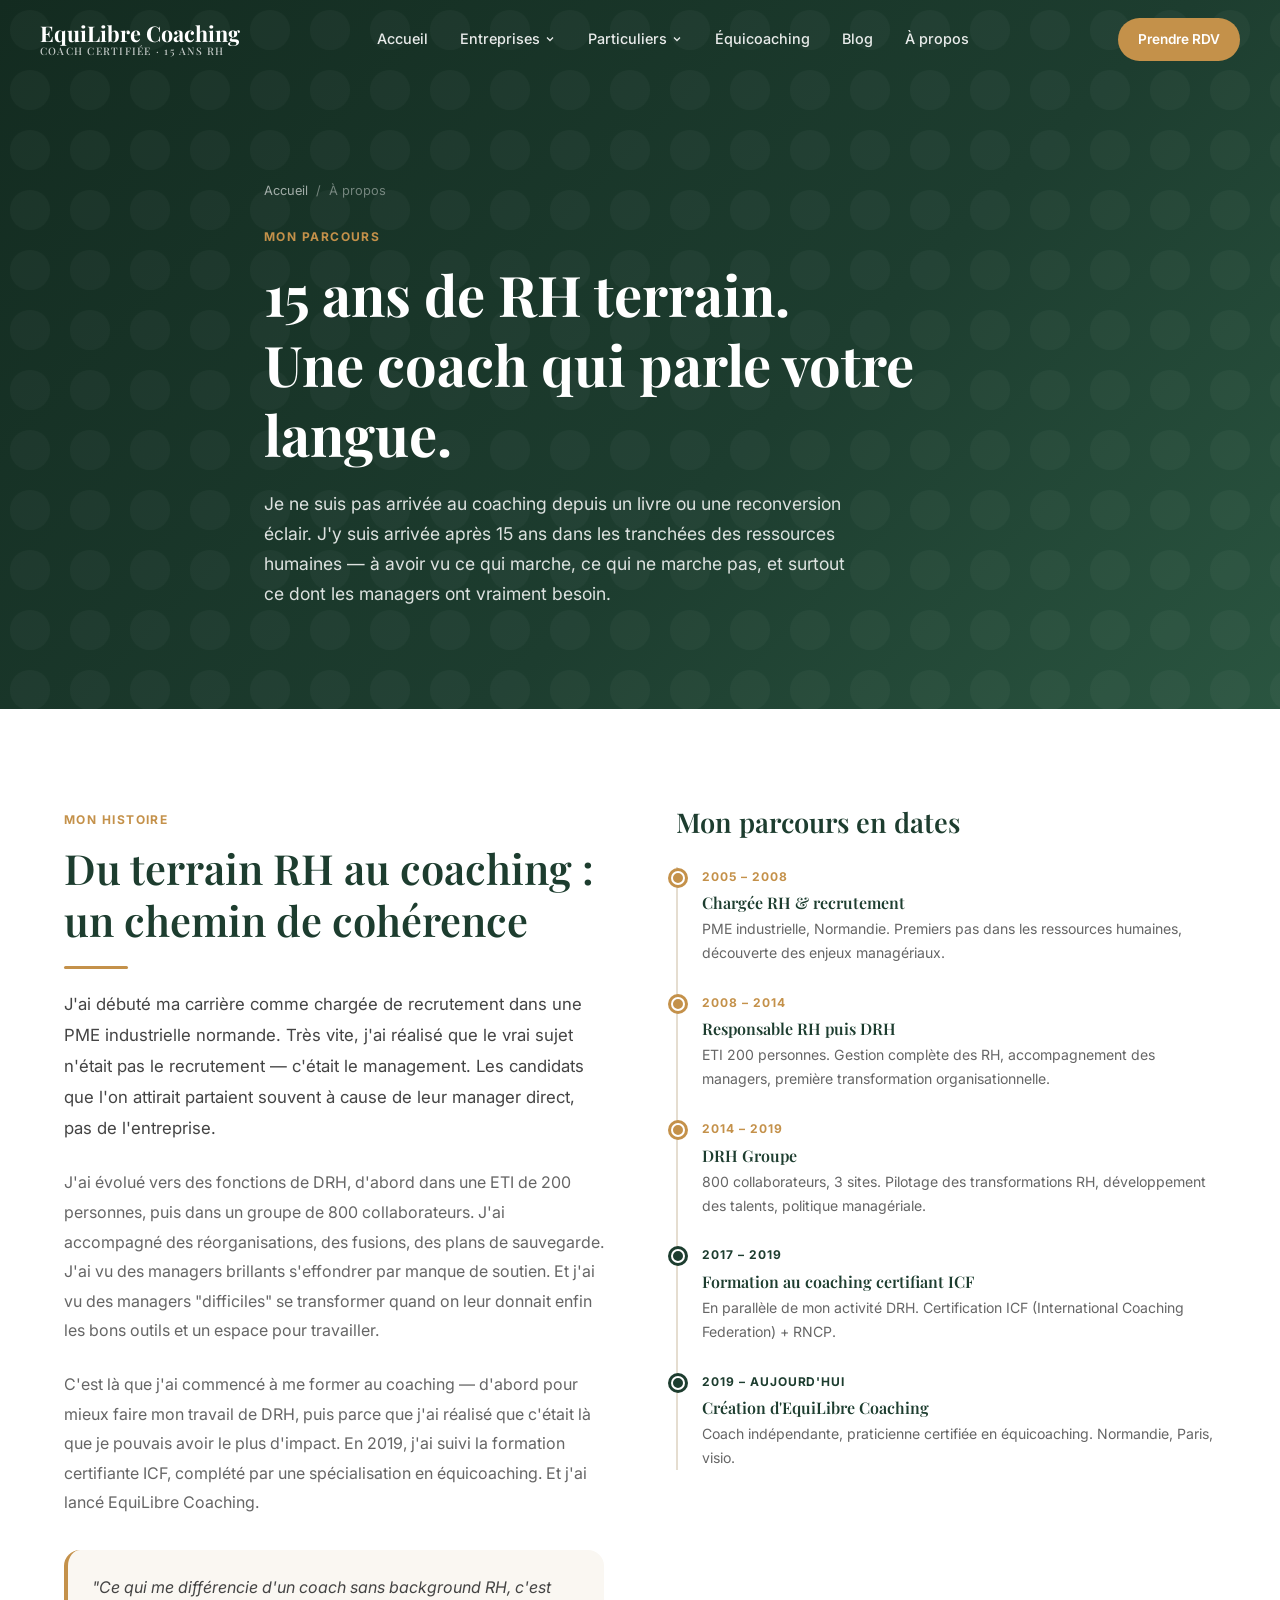
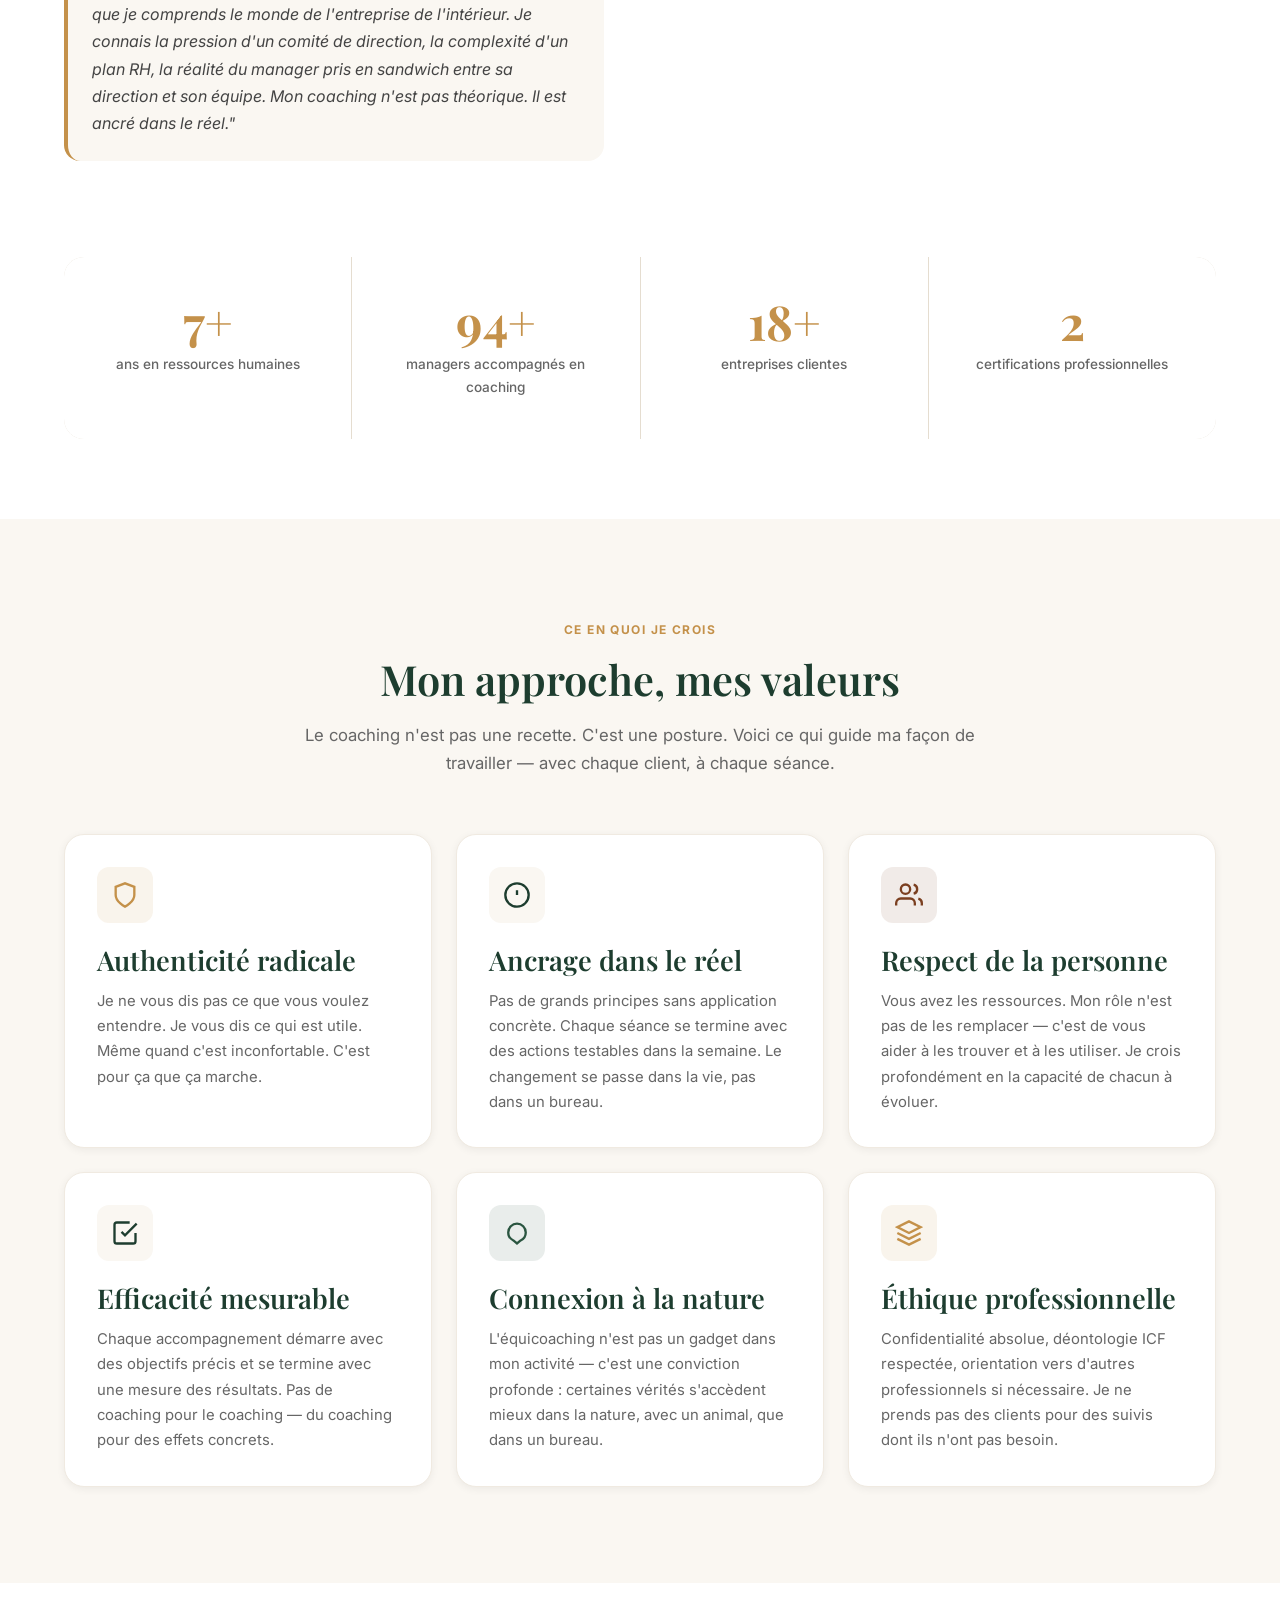
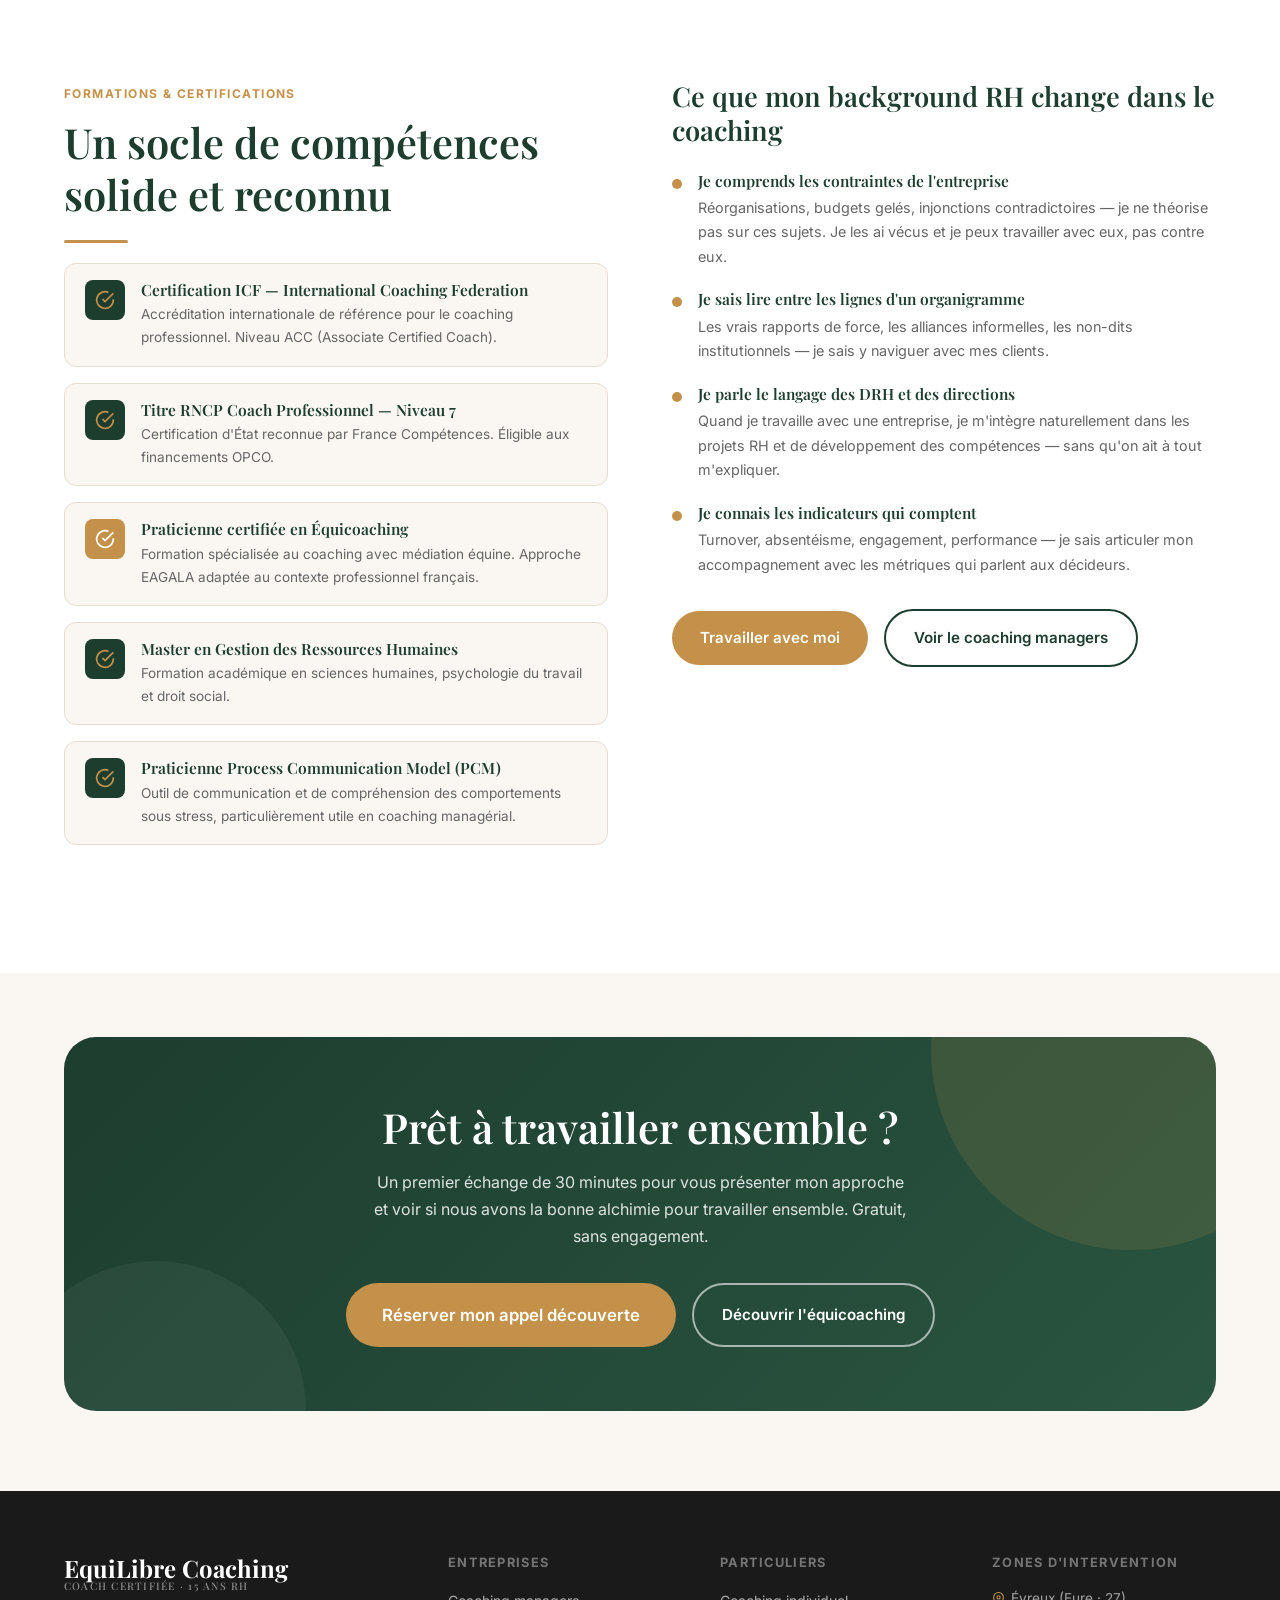
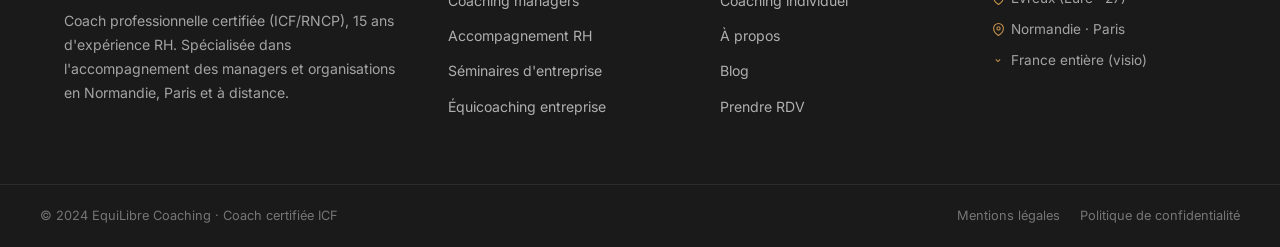
==== a-propos.html @ eb4b739c "Initial commit — EquiLibre Coaching site complet" ====
<!DOCTYPE html>
<html lang="fr">
<head>
  <meta charset="UTF-8" />
  <meta name="viewport" content="width=device-width, initial-scale=1.0" />
  <title>À propos | Coach Certifiée RH 15 ans d'expérience | EquiLibre Coaching</title>
  <meta name="description" content="Découvrez le parcours de [Prénom NOM] : 15 ans en ressources humaines, coach certifiée ICF, praticienne en équicoaching. Une coach qui connaît vraiment l'entreprise de l'intérieur." />
  <meta name="keywords" content="coach certifiée ICF Normandie, coach RH expérimentée, coach professionnel Eure 27, praticienne équicoaching, background RH coaching" />
  <link rel="canonical" href="https://www.equilibre-coaching.fr/a-propos.html" />
  <link rel="preconnect" href="https://fonts.googleapis.com" />
  <link rel="preconnect" href="https://fonts.gstatic.com" crossorigin />
  <link rel="stylesheet" href="css/style.css" />
  <script type="application/ld+json">
  {
    "@context": "https://schema.org",
    "@type": "Person",
    "name": "[Prénom NOM]",
    "jobTitle": "Coach professionnelle certifiée ICF",
    "description": "Coach certifiée avec 15 ans d'expérience en ressources humaines. Spécialisée en coaching de managers, équicoaching et séminaires d'entreprise.",
    "areaServed": ["Normandie", "Paris", "France"],
    "knowsAbout": ["Coaching de managers", "Ressources humaines", "Équicoaching", "Leadership"]
  }
  </script>
</head>
<body>

  <nav class="navbar">
    <div class="navbar-inner">
      <a href="index.html" class="nav-logo"><span class="nav-logo-main">EquiLibre Coaching</span><span class="nav-logo-sub">Coach certifiée · 15 ans RH</span></a>
      <ul class="nav-menu">
        <li class="nav-item"><a href="index.html" class="nav-link">Accueil</a></li>
        <li class="nav-item">
          <a href="#" class="nav-link">Entreprises <svg viewBox="0 0 24 24" fill="none" stroke="currentColor" stroke-width="2.5" style="width:12px;height:12px;"><path d="M6 9l6 6 6-6"/></svg></a>
          <ul class="dropdown">
            <li><a href="coaching-managers.html" class="dropdown-link"><svg viewBox="0 0 24 24" fill="none" stroke="currentColor" stroke-width="2" style="width:16px;height:16px;color:#C4914A;"><path d="M17 21v-2a4 4 0 00-4-4H5a4 4 0 00-4 4v2"/><circle cx="9" cy="7" r="4"/></svg>Coaching managers</a></li>
            <li><a href="coaching-entreprises.html" class="dropdown-link"><svg viewBox="0 0 24 24" fill="none" stroke="currentColor" stroke-width="2" style="width:16px;height:16px;color:#C4914A;"><rect x="2" y="7" width="20" height="14" rx="2"/><path d="M16 7V5a2 2 0 00-2-2h-4a2 2 0 00-2 2v2"/></svg>Coaching RH</a></li>
            <li><a href="seminaires.html" class="dropdown-link"><svg viewBox="0 0 24 24" fill="none" stroke="currentColor" stroke-width="2" style="width:16px;height:16px;color:#C4914A;"><path d="M17 21v-2a4 4 0 00-4-4H5a4 4 0 00-4 4v2"/><circle cx="9" cy="7" r="4"/><path d="M20 7l-4 4-2-2"/></svg>Séminaires</a></li>
          </ul>
        </li>
        <li class="nav-item">
          <a href="#" class="nav-link">Particuliers <svg viewBox="0 0 24 24" fill="none" stroke="currentColor" stroke-width="2.5" style="width:12px;height:12px;"><path d="M6 9l6 6 6-6"/></svg></a>
          <ul class="dropdown"><li><a href="coaching-individuel.html" class="dropdown-link"><svg viewBox="0 0 24 24" fill="none" stroke="currentColor" stroke-width="2" style="width:16px;height:16px;color:#C4914A;"><path d="M20 21v-2a4 4 0 00-4-4H8a4 4 0 00-4 4v2"/><circle cx="12" cy="7" r="4"/></svg>Coaching individuel</a></li></ul>
        </li>
        <li class="nav-item"><a href="equicoaching.html" class="nav-link">Équicoaching</a></li>
        <li class="nav-item"><a href="blog.html" class="nav-link">Blog</a></li>
        <li class="nav-item"><a href="a-propos.html" class="nav-link">À propos</a></li>
      </ul>
      <a href="contact.html" class="btn btn-primary btn-sm nav-cta">Prendre RDV</a>
      <button class="hamburger" aria-label="Menu"><span></span><span></span><span></span></button>
    </div>
  </nav>
  <nav class="mobile-nav">
    <a href="index.html" class="mobile-nav-link">Accueil</a>
    <span class="mobile-nav-label">Entreprises</span>
    <div class="mobile-nav-sub">
      <a href="coaching-managers.html" class="mobile-nav-link">Coaching managers</a>
      <a href="coaching-entreprises.html" class="mobile-nav-link">Coaching RH</a>
      <a href="seminaires.html" class="mobile-nav-link">Séminaires</a>
    </div>
    <a href="coaching-individuel.html" class="mobile-nav-link">Coaching individuel</a>
    <a href="equicoaching.html" class="mobile-nav-link">Équicoaching</a>
    <a href="blog.html" class="mobile-nav-link">Blog</a>
    <a href="a-propos.html" class="mobile-nav-link">À propos</a>
    <a href="contact.html" class="btn btn-primary mobile-nav-cta">Prendre RDV</a>
  </nav>

  <main>
    <div class="page-hero">
      <div class="container">
        <div class="breadcrumb"><a href="index.html">Accueil</a><span>/</span><span>À propos</span></div>
        <span class="section-label">Mon parcours</span>
        <h1>15 ans de RH terrain.<br>Une coach qui parle votre langue.</h1>
        <p>Je ne suis pas arrivée au coaching depuis un livre ou une reconversion éclair. J'y suis arrivée après 15 ans dans les tranchées des ressources humaines — à avoir vu ce qui marche, ce qui ne marche pas, et surtout ce dont les managers ont vraiment besoin.</p>
      </div>
    </div>

    <!-- MON HISTOIRE -->
    <section class="section">
      <div class="container">
        <div class="grid-2" style="gap:72px;align-items:start;">
          <div class="reveal">
            <span class="section-label">Mon histoire</span>
            <h2>Du terrain RH au coaching : un chemin de cohérence</h2>
            <div class="divider"></div>
            <p style="color:#444;font-size:1.05rem;line-height:1.85;margin-bottom:24px;">J'ai débuté ma carrière comme chargée de recrutement dans une PME industrielle normande. Très vite, j'ai réalisé que le vrai sujet n'était pas le recrutement — c'était le management. Les candidats que l'on attirait partaient souvent à cause de leur manager direct, pas de l'entreprise.</p>
            <p style="color:#666;line-height:1.85;margin-bottom:24px;">J'ai évolué vers des fonctions de DRH, d'abord dans une ETI de 200 personnes, puis dans un groupe de 800 collaborateurs. J'ai accompagné des réorganisations, des fusions, des plans de sauvegarde. J'ai vu des managers brillants s'effondrer par manque de soutien. Et j'ai vu des managers "difficiles" se transformer quand on leur donnait enfin les bons outils et un espace pour travailler.</p>
            <p style="color:#666;line-height:1.85;margin-bottom:32px;">C'est là que j'ai commencé à me former au coaching — d'abord pour mieux faire mon travail de DRH, puis parce que j'ai réalisé que c'était là que je pouvais avoir le plus d'impact. En 2019, j'ai suivi la formation certifiante ICF, complété par une spécialisation en équicoaching. Et j'ai lancé EquiLibre Coaching.</p>
            <div style="padding:24px;background:#FAF7F2;border-radius:16px;border-left:4px solid #C4914A;">
              <p style="font-style:italic;color:#444;font-size:1rem;margin:0;">"Ce qui me différencie d'un coach sans background RH, c'est que je comprends le monde de l'entreprise de l'intérieur. Je connais la pression d'un comité de direction, la complexité d'un plan RH, la réalité du manager pris en sandwich entre sa direction et son équipe. Mon coaching n'est pas théorique. Il est ancré dans le réel."</p>
            </div>
          </div>

          <div class="reveal reveal-delay-2">
            <!-- Timeline -->
            <h3 style="margin-bottom:28px;">Mon parcours en dates</h3>
            <div style="position:relative;padding-left:24px;border-left:2px solid #E5DDD0;">
              <div style="margin-bottom:28px;position:relative;">
                <div style="position:absolute;left:-31px;top:4px;width:14px;height:14px;background:#C4914A;border-radius:50%;border:2px solid #fff;box-shadow:0 0 0 3px #C4914A;"></div>
                <div style="font-size:0.75rem;font-weight:700;color:#C4914A;letter-spacing:0.08em;text-transform:uppercase;margin-bottom:6px;">2005 – 2008</div>
                <h4 style="font-size:1rem;margin-bottom:4px;">Chargée RH & recrutement</h4>
                <p style="font-size:0.88rem;color:#666;margin:0;">PME industrielle, Normandie. Premiers pas dans les ressources humaines, découverte des enjeux managériaux.</p>
              </div>
              <div style="margin-bottom:28px;position:relative;">
                <div style="position:absolute;left:-31px;top:4px;width:14px;height:14px;background:#C4914A;border-radius:50%;border:2px solid #fff;box-shadow:0 0 0 3px #C4914A;"></div>
                <div style="font-size:0.75rem;font-weight:700;color:#C4914A;letter-spacing:0.08em;text-transform:uppercase;margin-bottom:6px;">2008 – 2014</div>
                <h4 style="font-size:1rem;margin-bottom:4px;">Responsable RH puis DRH</h4>
                <p style="font-size:0.88rem;color:#666;margin:0;">ETI 200 personnes. Gestion complète des RH, accompagnement des managers, première transformation organisationnelle.</p>
              </div>
              <div style="margin-bottom:28px;position:relative;">
                <div style="position:absolute;left:-31px;top:4px;width:14px;height:14px;background:#C4914A;border-radius:50%;border:2px solid #fff;box-shadow:0 0 0 3px #C4914A;"></div>
                <div style="font-size:0.75rem;font-weight:700;color:#C4914A;letter-spacing:0.08em;text-transform:uppercase;margin-bottom:6px;">2014 – 2019</div>
                <h4 style="font-size:1rem;margin-bottom:4px;">DRH Groupe</h4>
                <p style="font-size:0.88rem;color:#666;margin:0;">800 collaborateurs, 3 sites. Pilotage des transformations RH, développement des talents, politique managériale.</p>
              </div>
              <div style="margin-bottom:28px;position:relative;">
                <div style="position:absolute;left:-31px;top:4px;width:14px;height:14px;background:#1D3D2F;border-radius:50%;border:2px solid #fff;box-shadow:0 0 0 3px #1D3D2F;"></div>
                <div style="font-size:0.75rem;font-weight:700;color:#1D3D2F;letter-spacing:0.08em;text-transform:uppercase;margin-bottom:6px;">2017 – 2019</div>
                <h4 style="font-size:1rem;margin-bottom:4px;">Formation au coaching certifiant ICF</h4>
                <p style="font-size:0.88rem;color:#666;margin:0;">En parallèle de mon activité DRH. Certification ICF (International Coaching Federation) + RNCP.</p>
              </div>
              <div style="position:relative;">
                <div style="position:absolute;left:-31px;top:4px;width:14px;height:14px;background:#1D3D2F;border-radius:50%;border:2px solid #fff;box-shadow:0 0 0 3px #1D3D2F;"></div>
                <div style="font-size:0.75rem;font-weight:700;color:#1D3D2F;letter-spacing:0.08em;text-transform:uppercase;margin-bottom:6px;">2019 – aujourd'hui</div>
                <h4 style="font-size:1rem;margin-bottom:4px;">Création d'EquiLibre Coaching</h4>
                <p style="font-size:0.88rem;color:#666;margin:0;">Coach indépendante, praticienne certifiée en équicoaching. Normandie, Paris, visio.</p>
              </div>
            </div>
          </div>
        </div>
      </div>
    </section>

    <!-- STATS -->
    <section style="padding:0 24px 80px;background:#fff;">
      <div class="container">
        <div class="stats-grid reveal">
          <div class="stat-item">
            <div class="stat-number"><span class="counter" data-target="15">0</span><span>+</span></div>
            <div class="stat-label">ans en ressources humaines</div>
          </div>
          <div class="stat-item">
            <div class="stat-number"><span class="counter" data-target="200">0</span><span>+</span></div>
            <div class="stat-label">managers accompagnés en coaching</div>
          </div>
          <div class="stat-item">
            <div class="stat-number"><span class="counter" data-target="40">0</span><span>+</span></div>
            <div class="stat-label">entreprises clientes</div>
          </div>
          <div class="stat-item">
            <div class="stat-number"><span class="counter" data-target="5">0</span></div>
            <div class="stat-label">certifications professionnelles</div>
          </div>
        </div>
      </div>
    </section>

    <!-- VALEURS & APPROCHE -->
    <section class="section section-light">
      <div class="container">
        <div class="section-header reveal">
          <span class="section-label">Ce en quoi je crois</span>
          <h2>Mon approche, mes valeurs</h2>
          <p>Le coaching n'est pas une recette. C'est une posture. Voici ce qui guide ma façon de travailler — avec chaque client, à chaque séance.</p>
        </div>
        <div class="grid-3" style="gap:24px;">
          <div class="card reveal reveal-delay-1">
            <div class="card-icon" style="background:rgba(196,145,74,0.1);color:#C4914A;">
              <svg viewBox="0 0 24 24" fill="none" stroke="currentColor" stroke-width="2"><path d="M12 22s8-4 8-10V5l-8-3-8 3v7c0 6 8 10 8 10z"/></svg>
            </div>
            <h3>Authenticité radicale</h3>
            <p style="color:#666;font-size:0.93rem;">Je ne vous dis pas ce que vous voulez entendre. Je vous dis ce qui est utile. Même quand c'est inconfortable. C'est pour ça que ça marche.</p>
          </div>
          <div class="card reveal reveal-delay-2">
            <div class="card-icon">
              <svg viewBox="0 0 24 24" fill="none" stroke="currentColor" stroke-width="2"><circle cx="12" cy="12" r="10"/><path d="M12 8v4m0 4h.01"/></svg>
            </div>
            <h3>Ancrage dans le réel</h3>
            <p style="color:#666;font-size:0.93rem;">Pas de grands principes sans application concrète. Chaque séance se termine avec des actions testables dans la semaine. Le changement se passe dans la vie, pas dans un bureau.</p>
          </div>
          <div class="card reveal reveal-delay-3">
            <div class="card-icon" style="background:rgba(123,63,32,0.1);color:#7B3F20;">
              <svg viewBox="0 0 24 24" fill="none" stroke="currentColor" stroke-width="2"><path d="M17 21v-2a4 4 0 00-4-4H5a4 4 0 00-4 4v2"/><circle cx="9" cy="7" r="4"/><path d="M23 21v-2a4 4 0 00-3-3.87M16 3.13a4 4 0 010 7.75"/></svg>
            </div>
            <h3>Respect de la personne</h3>
            <p style="color:#666;font-size:0.93rem;">Vous avez les ressources. Mon rôle n'est pas de les remplacer — c'est de vous aider à les trouver et à les utiliser. Je crois profondément en la capacité de chacun à évoluer.</p>
          </div>
          <div class="card reveal reveal-delay-1">
            <div class="card-icon">
              <svg viewBox="0 0 24 24" fill="none" stroke="currentColor" stroke-width="2"><path d="M9 11l3 3L22 4"/><path d="M21 12v7a2 2 0 01-2 2H5a2 2 0 01-2-2V5a2 2 0 012-2h11"/></svg>
            </div>
            <h3>Efficacité mesurable</h3>
            <p style="color:#666;font-size:0.93rem;">Chaque accompagnement démarre avec des objectifs précis et se termine avec une mesure des résultats. Pas de coaching pour le coaching — du coaching pour des effets concrets.</p>
          </div>
          <div class="card reveal reveal-delay-2">
            <div class="card-icon" style="background:rgba(42,85,64,0.1);color:#2A5540;">
              <svg viewBox="0 0 24 24" fill="none" stroke="currentColor" stroke-width="2"><path d="M4.5 11.5C4.5 7.36 7.86 4 12 4s7.5 3.36 7.5 7.5c0 3-1.8 5.6-4.4 6.9L12 21l-3.1-2.6C6.3 17.1 4.5 14.5 4.5 11.5z"/></svg>
            </div>
            <h3>Connexion à la nature</h3>
            <p style="color:#666;font-size:0.93rem;">L'équicoaching n'est pas un gadget dans mon activité — c'est une conviction profonde : certaines vérités s'accèdent mieux dans la nature, avec un animal, que dans un bureau.</p>
          </div>
          <div class="card reveal reveal-delay-3">
            <div class="card-icon" style="background:rgba(196,145,74,0.1);color:#C4914A;">
              <svg viewBox="0 0 24 24" fill="none" stroke="currentColor" stroke-width="2"><path d="M12 2L2 7l10 5 10-5-10-5z"/><path d="M2 17l10 5 10-5M2 12l10 5 10-5"/></svg>
            </div>
            <h3>Éthique professionnelle</h3>
            <p style="color:#666;font-size:0.93rem;">Confidentialité absolue, déontologie ICF respectée, orientation vers d'autres professionnels si nécessaire. Je ne prends pas des clients pour des suivis dont ils n'ont pas besoin.</p>
          </div>
        </div>
      </div>
    </section>

    <!-- CERTIFICATIONS -->
    <section class="section">
      <div class="container">
        <div class="grid-2" style="gap:64px;align-items:start;">
          <div class="reveal">
            <span class="section-label">Formations & certifications</span>
            <h2>Un socle de compétences solide et reconnu</h2>
            <div class="divider"></div>
            <div style="display:flex;flex-direction:column;gap:16px;margin-bottom:32px;">
              <div style="display:flex;gap:16px;align-items:flex-start;padding:16px 20px;background:#FAF7F2;border-radius:12px;border:1px solid #E5DDD0;">
                <div style="width:40px;height:40px;background:#1D3D2F;border-radius:8px;display:flex;align-items:center;justify-content:center;flex-shrink:0;">
                  <svg style="width:20px;height:20px;color:#C4914A;" viewBox="0 0 24 24" fill="none" stroke="currentColor" stroke-width="2"><path d="M22 11.08V12a10 10 0 11-5.93-9.14"/><polyline points="22 4 12 14.01 9 11.01"/></svg>
                </div>
                <div>
                  <h4 style="font-size:0.97rem;margin-bottom:4px;">Certification ICF — International Coaching Federation</h4>
                  <p style="font-size:0.85rem;color:#666;margin:0;">Accréditation internationale de référence pour le coaching professionnel. Niveau ACC (Associate Certified Coach).</p>
                </div>
              </div>
              <div style="display:flex;gap:16px;align-items:flex-start;padding:16px 20px;background:#FAF7F2;border-radius:12px;border:1px solid #E5DDD0;">
                <div style="width:40px;height:40px;background:#1D3D2F;border-radius:8px;display:flex;align-items:center;justify-content:center;flex-shrink:0;">
                  <svg style="width:20px;height:20px;color:#C4914A;" viewBox="0 0 24 24" fill="none" stroke="currentColor" stroke-width="2"><path d="M22 11.08V12a10 10 0 11-5.93-9.14"/><polyline points="22 4 12 14.01 9 11.01"/></svg>
                </div>
                <div>
                  <h4 style="font-size:0.97rem;margin-bottom:4px;">Titre RNCP Coach Professionnel — Niveau 7</h4>
                  <p style="font-size:0.85rem;color:#666;margin:0;">Certification d'État reconnue par France Compétences. Éligible aux financements OPCO.</p>
                </div>
              </div>
              <div style="display:flex;gap:16px;align-items:flex-start;padding:16px 20px;background:#FAF7F2;border-radius:12px;border:1px solid #E5DDD0;">
                <div style="width:40px;height:40px;background:#C4914A;border-radius:8px;display:flex;align-items:center;justify-content:center;flex-shrink:0;">
                  <svg style="width:20px;height:20px;color:#fff;" viewBox="0 0 24 24" fill="none" stroke="currentColor" stroke-width="2"><path d="M22 11.08V12a10 10 0 11-5.93-9.14"/><polyline points="22 4 12 14.01 9 11.01"/></svg>
                </div>
                <div>
                  <h4 style="font-size:0.97rem;margin-bottom:4px;">Praticienne certifiée en Équicoaching</h4>
                  <p style="font-size:0.85rem;color:#666;margin:0;">Formation spécialisée au coaching avec médiation équine. Approche EAGALA adaptée au contexte professionnel français.</p>
                </div>
              </div>
              <div style="display:flex;gap:16px;align-items:flex-start;padding:16px 20px;background:#FAF7F2;border-radius:12px;border:1px solid #E5DDD0;">
                <div style="width:40px;height:40px;background:#1D3D2F;border-radius:8px;display:flex;align-items:center;justify-content:center;flex-shrink:0;">
                  <svg style="width:20px;height:20px;color:#C4914A;" viewBox="0 0 24 24" fill="none" stroke="currentColor" stroke-width="2"><path d="M22 11.08V12a10 10 0 11-5.93-9.14"/><polyline points="22 4 12 14.01 9 11.01"/></svg>
                </div>
                <div>
                  <h4 style="font-size:0.97rem;margin-bottom:4px;">Master en Gestion des Ressources Humaines</h4>
                  <p style="font-size:0.85rem;color:#666;margin:0;">Formation académique en sciences humaines, psychologie du travail et droit social.</p>
                </div>
              </div>
              <div style="display:flex;gap:16px;align-items:flex-start;padding:16px 20px;background:#FAF7F2;border-radius:12px;border:1px solid #E5DDD0;">
                <div style="width:40px;height:40px;background:#1D3D2F;border-radius:8px;display:flex;align-items:center;justify-content:center;flex-shrink:0;">
                  <svg style="width:20px;height:20px;color:#C4914A;" viewBox="0 0 24 24" fill="none" stroke="currentColor" stroke-width="2"><path d="M22 11.08V12a10 10 0 11-5.93-9.14"/><polyline points="22 4 12 14.01 9 11.01"/></svg>
                </div>
                <div>
                  <h4 style="font-size:0.97rem;margin-bottom:4px;">Praticienne Process Communication Model (PCM)</h4>
                  <p style="font-size:0.85rem;color:#666;margin:0;">Outil de communication et de compréhension des comportements sous stress, particulièrement utile en coaching managérial.</p>
                </div>
              </div>
            </div>
          </div>
          <div class="reveal reveal-delay-2">
            <h3 style="margin-bottom:24px;">Ce que mon background RH change dans le coaching</h3>
            <div style="display:flex;flex-direction:column;gap:20px;">
              <div style="display:flex;gap:16px;">
                <div style="width:10px;height:10px;background:#C4914A;border-radius:50%;flex-shrink:0;margin-top:8px;"></div>
                <div>
                  <h4 style="font-size:0.97rem;margin-bottom:6px;">Je comprends les contraintes de l'entreprise</h4>
                  <p style="font-size:0.9rem;color:#666;margin:0;">Réorganisations, budgets gelés, injonctions contradictoires — je ne théorise pas sur ces sujets. Je les ai vécus et je peux travailler avec eux, pas contre eux.</p>
                </div>
              </div>
              <div style="display:flex;gap:16px;">
                <div style="width:10px;height:10px;background:#C4914A;border-radius:50%;flex-shrink:0;margin-top:8px;"></div>
                <div>
                  <h4 style="font-size:0.97rem;margin-bottom:6px;">Je sais lire entre les lignes d'un organigramme</h4>
                  <p style="font-size:0.9rem;color:#666;margin:0;">Les vrais rapports de force, les alliances informelles, les non-dits institutionnels — je sais y naviguer avec mes clients.</p>
                </div>
              </div>
              <div style="display:flex;gap:16px;">
                <div style="width:10px;height:10px;background:#C4914A;border-radius:50%;flex-shrink:0;margin-top:8px;"></div>
                <div>
                  <h4 style="font-size:0.97rem;margin-bottom:6px;">Je parle le langage des DRH et des directions</h4>
                  <p style="font-size:0.9rem;color:#666;margin:0;">Quand je travaille avec une entreprise, je m'intègre naturellement dans les projets RH et de développement des compétences — sans qu'on ait à tout m'expliquer.</p>
                </div>
              </div>
              <div style="display:flex;gap:16px;">
                <div style="width:10px;height:10px;background:#C4914A;border-radius:50%;flex-shrink:0;margin-top:8px;"></div>
                <div>
                  <h4 style="font-size:0.97rem;margin-bottom:6px;">Je connais les indicateurs qui comptent</h4>
                  <p style="font-size:0.9rem;color:#666;margin:0;">Turnover, absentéisme, engagement, performance — je sais articuler mon accompagnement avec les métriques qui parlent aux décideurs.</p>
                </div>
              </div>
            </div>
            <div style="margin-top:32px;">
              <a href="contact.html" class="btn btn-primary">Travailler avec moi</a>
              <a href="coaching-managers.html" class="btn btn-secondary" style="margin-left:12px;">Voir le coaching managers</a>
            </div>
          </div>
        </div>
      </div>
    </section>

    <!-- CTA -->
    <section style="padding:64px 24px 80px;background:#FAF7F2;">
      <div class="container">
        <div class="cta-banner reveal">
          <h2>Prêt à travailler ensemble ?</h2>
          <p>Un premier échange de 30 minutes pour vous présenter mon approche et voir si nous avons la bonne alchimie pour travailler ensemble. Gratuit, sans engagement.</p>
          <div class="btn-group" style="justify-content:center;">
            <a href="contact.html" class="btn btn-primary btn-lg">Réserver mon appel découverte</a>
            <a href="equicoaching.html" class="btn btn-outline-white">Découvrir l'équicoaching</a>
          </div>
        </div>
      </div>
    </section>
  </main>

  <footer>
    <div class="footer-main">
      <div class="footer-brand"><div class="nav-logo"><span class="nav-logo-main">EquiLibre Coaching</span><span class="nav-logo-sub">Coach certifiée · 15 ans RH</span></div><p>Coach professionnelle certifiée (ICF/RNCP), 15 ans d'expérience RH. Spécialisée dans l'accompagnement des managers et organisations en Normandie, Paris et à distance.</p></div>
      <div class="footer-col"><h5>Entreprises</h5><ul class="footer-links"><li><a href="coaching-managers.html" class="footer-link">Coaching managers</a></li><li><a href="coaching-entreprises.html" class="footer-link">Accompagnement RH</a></li><li><a href="seminaires.html" class="footer-link">Séminaires d'entreprise</a></li><li><a href="equicoaching.html" class="footer-link">Équicoaching entreprise</a></li></ul></div>
      <div class="footer-col"><h5>Particuliers</h5><ul class="footer-links"><li><a href="coaching-individuel.html" class="footer-link">Coaching individuel</a></li><li><a href="a-propos.html" class="footer-link">À propos</a></li><li><a href="blog.html" class="footer-link">Blog</a></li><li><a href="contact.html" class="footer-link">Prendre RDV</a></li></ul></div>
      <div class="footer-col"><h5>Zones d'intervention</h5><div class="footer-zones"><div class="footer-zone"><svg viewBox="0 0 24 24" fill="none" stroke="currentColor" stroke-width="2" style="width:13px;height:13px;color:#C4914A;"><path d="M21 10c0 7-9 13-9 13s-9-6-9-13a9 9 0 0118 0z"/><circle cx="12" cy="10" r="3"/></svg>Évreux (Eure · 27)</div><div class="footer-zone"><svg viewBox="0 0 24 24" fill="none" stroke="currentColor" stroke-width="2" style="width:13px;height:13px;color:#C4914A;"><path d="M21 10c0 7-9 13-9 13s-9-6-9-13a9 9 0 0118 0z"/><circle cx="12" cy="10" r="3"/></svg>Normandie · Paris</div><div class="footer-zone"><svg viewBox="0 0 24 24" fill="none" stroke="currentColor" stroke-width="2" style="width:13px;height:13px;color:#C4914A;"><path d="M15 10l-4 4-4-4"/></svg>France entière (visio)</div></div></div>
    </div>
    <div class="footer-bottom"><div class="footer-bottom-inner"><p>© 2024 EquiLibre Coaching · Coach certifiée ICF</p><div class="footer-legal"><a href="#">Mentions légales</a><a href="#">Politique de confidentialité</a></div></div></div>
  </footer>
  <script src="js/main.js"></script>
</body>
</html>
---- css/style.css ----
/* =============================================
   EquiLibre Coaching — Design System
   Style Premium, Nature, Professionnel
   ============================================= */

/* --- Google Fonts --- */
@import url('https://fonts.googleapis.com/css2?family=Playfair+Display:ital,wght@0,400;0,600;0,700;1,400;1,600&family=Inter:wght@300;400;500;600;700&display=swap');

/* --- Variables --- */
:root {
  --color-primary: #1D3D2F;
  --color-primary-light: #2A5540;
  --color-primary-dark: #132B20;
  --color-secondary: #C4914A;
  --color-secondary-light: #D4A96A;
  --color-accent: #7B3F20;
  --color-light: #FAF7F2;
  --color-light-alt: #F2EDE4;
  --color-white: #FFFFFF;
  --color-dark: #1A1A1A;
  --color-text: #2C2C2C;
  --color-text-muted: #666666;
  --color-border: #E5DDD0;
  --color-border-light: #F0EAE1;

  --font-heading: 'Playfair Display', Georgia, serif;
  --font-body: 'Inter', system-ui, -apple-system, sans-serif;

  --radius-sm: 6px;
  --radius-md: 12px;
  --radius-lg: 20px;
  --radius-xl: 32px;
  --radius-full: 9999px;

  --shadow-sm: 0 2px 8px rgba(0,0,0,0.06);
  --shadow-md: 0 4px 20px rgba(0,0,0,0.10);
  --shadow-lg: 0 8px 40px rgba(0,0,0,0.14);
  --shadow-xl: 0 16px 64px rgba(0,0,0,0.18);

  --transition: 0.3s ease;
  --max-width: 1200px;
  --section-padding: 96px 24px;
}

/* --- Reset & Base --- */
*, *::before, *::after { box-sizing: border-box; margin: 0; padding: 0; }
html { scroll-behavior: smooth; font-size: 16px; }
body {
  font-family: var(--font-body);
  color: var(--color-text);
  background: var(--color-white);
  line-height: 1.7;
  -webkit-font-smoothing: antialiased;
}
img { max-width: 100%; height: auto; display: block; }
a { color: inherit; text-decoration: none; }
ul { list-style: none; }
button { cursor: pointer; border: none; background: none; font-family: inherit; }
input, textarea, select { font-family: inherit; }

/* --- Typography --- */
h1, h2, h3, h4, h5, h6 {
  font-family: var(--font-heading);
  line-height: 1.25;
  color: var(--color-primary);
}
h1 { font-size: clamp(2rem, 5vw, 3.5rem); font-weight: 700; }
h2 { font-size: clamp(1.6rem, 3.5vw, 2.6rem); font-weight: 600; }
h3 { font-size: clamp(1.2rem, 2.5vw, 1.7rem); font-weight: 600; }
h4 { font-size: 1.2rem; font-weight: 600; }
p { margin-bottom: 1rem; }
p:last-child { margin-bottom: 0; }

.text-center { text-align: center; }
.text-muted { color: var(--color-text-muted); }
.highlight { color: var(--color-secondary); }
.highlight-green { color: var(--color-primary); }

/* --- Layout --- */
.container {
  max-width: var(--max-width);
  margin: 0 auto;
  padding: 0 24px;
}
.section { padding: var(--section-padding); }
.section-light { background: var(--color-light); }
.section-dark {
  background: var(--color-primary-dark);
  color: var(--color-white);
}
.section-dark h1,
.section-dark h2,
.section-dark h3,
.section-dark h4 { color: var(--color-white); }

.grid-2 { display: grid; grid-template-columns: 1fr 1fr; gap: 48px; align-items: center; }
.grid-3 { display: grid; grid-template-columns: repeat(3, 1fr); gap: 32px; }
.grid-4 { display: grid; grid-template-columns: repeat(4, 1fr); gap: 24px; }
.flex { display: flex; }
.flex-center { display: flex; align-items: center; justify-content: center; }
.gap-16 { gap: 16px; }
.gap-24 { gap: 24px; }
.gap-32 { gap: 32px; }

/* --- Section Header --- */
.section-label {
  display: inline-block;
  font-size: 0.75rem;
  font-weight: 700;
  letter-spacing: 0.12em;
  text-transform: uppercase;
  color: var(--color-secondary);
  margin-bottom: 12px;
}
.section-header {
  max-width: 680px;
  margin: 0 auto 56px;
  text-align: center;
}
.section-header h2 { margin-bottom: 16px; }
.section-header p { color: var(--color-text-muted); font-size: 1.05rem; }
.section-header.left { text-align: left; margin-left: 0; }

/* --- Buttons --- */
.btn {
  display: inline-flex;
  align-items: center;
  gap: 8px;
  padding: 14px 28px;
  border-radius: var(--radius-full);
  font-size: 0.95rem;
  font-weight: 600;
  transition: all var(--transition);
  white-space: nowrap;
}
.btn-primary {
  background: var(--color-secondary);
  color: var(--color-white);
}
.btn-primary:hover {
  background: var(--color-secondary-light);
  transform: translateY(-2px);
  box-shadow: var(--shadow-md);
}
.btn-secondary {
  background: transparent;
  color: var(--color-primary);
  border: 2px solid var(--color-primary);
}
.btn-secondary:hover {
  background: var(--color-primary);
  color: var(--color-white);
  transform: translateY(-2px);
}
.btn-white {
  background: var(--color-white);
  color: var(--color-primary);
}
.btn-white:hover {
  background: var(--color-light);
  transform: translateY(-2px);
  box-shadow: var(--shadow-md);
}
.btn-outline-white {
  background: transparent;
  color: var(--color-white);
  border: 2px solid rgba(255,255,255,0.6);
}
.btn-outline-white:hover {
  background: rgba(255,255,255,0.1);
  border-color: var(--color-white);
}
.btn-lg { padding: 18px 36px; font-size: 1.05rem; }
.btn-sm { padding: 10px 20px; font-size: 0.85rem; }
.btn-group { display: flex; gap: 16px; flex-wrap: wrap; }

/* === NAVIGATION === */
.navbar {
  position: fixed;
  top: 0;
  left: 0;
  right: 0;
  z-index: 1000;
  padding: 0 24px;
  transition: all var(--transition);
}
.navbar-inner {
  max-width: var(--max-width);
  margin: 0 auto;
  display: flex;
  align-items: center;
  justify-content: space-between;
  height: 80px;
  border-bottom: 1px solid transparent;
  transition: all var(--transition);
}
.navbar.scrolled {
  background: rgba(255,255,255,0.97);
  backdrop-filter: blur(12px);
  box-shadow: var(--shadow-sm);
}
.navbar.scrolled .navbar-inner { border-bottom-color: var(--color-border-light); }

.nav-logo {
  display: flex;
  flex-direction: column;
  line-height: 1.1;
  font-family: var(--font-heading);
}
.nav-logo-main {
  font-size: 1.35rem;
  font-weight: 700;
  color: var(--color-white);
  transition: color var(--transition);
}
.nav-logo-sub {
  font-size: 0.65rem;
  font-weight: 500;
  letter-spacing: 0.12em;
  text-transform: uppercase;
  color: rgba(255,255,255,0.75);
  transition: color var(--transition);
}
.navbar.scrolled .nav-logo-main { color: var(--color-primary); }
.navbar.scrolled .nav-logo-sub { color: var(--color-text-muted); }

.nav-menu { display: flex; align-items: center; gap: 4px; }
.nav-item { position: relative; }
.nav-link {
  display: flex;
  align-items: center;
  gap: 4px;
  padding: 8px 14px;
  font-size: 0.9rem;
  font-weight: 500;
  color: rgba(255,255,255,0.9);
  border-radius: var(--radius-sm);
  transition: all var(--transition);
}
.nav-link:hover { color: var(--color-white); background: rgba(255,255,255,0.1); }
.navbar.scrolled .nav-link { color: var(--color-text); }
.navbar.scrolled .nav-link:hover { color: var(--color-primary); background: var(--color-light); }

.nav-link svg { width: 12px; height: 12px; transition: transform var(--transition); }
.nav-item:hover .nav-link svg { transform: rotate(180deg); }

/* Dropdown */
.dropdown {
  position: absolute;
  top: calc(100% + 8px);
  left: 0;
  min-width: 220px;
  background: var(--color-white);
  border-radius: var(--radius-md);
  box-shadow: var(--shadow-lg);
  border: 1px solid var(--color-border-light);
  padding: 8px;
  opacity: 0;
  visibility: hidden;
  transform: translateY(-8px);
  transition: all var(--transition);
}
.nav-item:hover .dropdown { opacity: 1; visibility: visible; transform: translateY(0); }
.dropdown-link {
  display: flex;
  align-items: center;
  gap: 10px;
  padding: 10px 14px;
  font-size: 0.88rem;
  font-weight: 500;
  color: var(--color-text);
  border-radius: var(--radius-sm);
  transition: all var(--transition);
}
.dropdown-link:hover { background: var(--color-light); color: var(--color-primary); }
.dropdown-link svg { width: 16px; height: 16px; color: var(--color-secondary); flex-shrink: 0; }

.nav-cta { margin-left: 12px; }

.hamburger {
  display: none;
  flex-direction: column;
  gap: 5px;
  padding: 8px;
  cursor: pointer;
}
.hamburger span {
  display: block;
  width: 22px;
  height: 2px;
  background: var(--color-white);
  border-radius: 2px;
  transition: all var(--transition);
}
.navbar.scrolled .hamburger span { background: var(--color-primary); }
.hamburger.active span:nth-child(1) { transform: translateY(7px) rotate(45deg); }
.hamburger.active span:nth-child(2) { opacity: 0; }
.hamburger.active span:nth-child(3) { transform: translateY(-7px) rotate(-45deg); }

/* Mobile nav */
.mobile-nav {
  display: none;
  position: fixed;
  top: 80px;
  left: 0;
  right: 0;
  background: var(--color-white);
  padding: 16px 24px 24px;
  box-shadow: var(--shadow-lg);
  border-top: 1px solid var(--color-border);
  z-index: 999;
  max-height: calc(100vh - 80px);
  overflow-y: auto;
}
.mobile-nav.open { display: block; }
.mobile-nav-link {
  display: block;
  padding: 12px 0;
  font-size: 1rem;
  font-weight: 500;
  color: var(--color-text);
  border-bottom: 1px solid var(--color-border-light);
  transition: color var(--transition);
}
.mobile-nav-link:hover { color: var(--color-primary); }
.mobile-nav-label {
  display: block;
  font-size: 0.7rem;
  font-weight: 700;
  letter-spacing: 0.1em;
  text-transform: uppercase;
  color: var(--color-secondary);
  padding: 16px 0 8px;
}
.mobile-nav-sub { padding-left: 16px; }
.mobile-nav-cta { margin-top: 16px; width: 100%; justify-content: center; }

/* === PAGE HERO === */
.page-hero {
  padding: 180px 24px 100px;
  background: linear-gradient(135deg, var(--color-primary-dark) 0%, var(--color-primary) 60%, var(--color-primary-light) 100%);
  color: var(--color-white);
  position: relative;
  overflow: hidden;
}
.page-hero::before {
  content: '';
  position: absolute;
  inset: 0;
  background: url("data:image/svg+xml,%3Csvg width='60' height='60' viewBox='0 0 60 60' xmlns='http://www.w3.org/2000/svg'%3E%3Cg fill='none' fill-rule='evenodd'%3E%3Cg fill='%23ffffff' fill-opacity='0.03'%3E%3Ccircle cx='30' cy='30' r='20'/%3E%3C/g%3E%3C/g%3E%3C/svg%3E");
}
.page-hero .container { position: relative; max-width: 800px; }
.page-hero .breadcrumb {
  display: flex;
  align-items: center;
  gap: 8px;
  font-size: 0.8rem;
  color: rgba(255,255,255,0.6);
  margin-bottom: 20px;
}
.page-hero .breadcrumb a { color: rgba(255,255,255,0.6); transition: color var(--transition); }
.page-hero .breadcrumb a:hover { color: var(--color-white); }
.page-hero .breadcrumb span { color: rgba(255,255,255,0.4); }
.page-hero h1 { color: var(--color-white); margin-bottom: 20px; }
.page-hero p { font-size: 1.1rem; color: rgba(255,255,255,0.85); max-width: 600px; }

/* === CARDS === */
.card {
  background: var(--color-white);
  border-radius: var(--radius-lg);
  padding: 32px;
  box-shadow: var(--shadow-sm);
  border: 1px solid var(--color-border-light);
  transition: all var(--transition);
}
.card:hover {
  transform: translateY(-4px);
  box-shadow: var(--shadow-lg);
  border-color: var(--color-border);
}
.card-icon {
  width: 56px;
  height: 56px;
  background: var(--color-light);
  border-radius: var(--radius-md);
  display: flex;
  align-items: center;
  justify-content: center;
  margin-bottom: 20px;
  color: var(--color-primary);
}
.card-icon svg { width: 28px; height: 28px; }
.card h3 { margin-bottom: 12px; }
.card p { color: var(--color-text-muted); font-size: 0.95rem; }

/* === STATS === */
.stats-grid {
  display: grid;
  grid-template-columns: repeat(4, 1fr);
  gap: 1px;
  background: var(--color-border);
  border-radius: var(--radius-lg);
  overflow: hidden;
}
.stat-item {
  background: var(--color-white);
  padding: 40px 24px;
  text-align: center;
}
.stat-number {
  font-family: var(--font-heading);
  font-size: 3rem;
  font-weight: 700;
  color: var(--color-primary);
  line-height: 1;
  margin-bottom: 8px;
}
.stat-number span { color: var(--color-secondary); }
.stat-label { font-size: 0.85rem; color: var(--color-text-muted); font-weight: 500; }

/* === PROBLEMS / PAIN POINTS === */
.problem-list {
  display: flex;
  flex-direction: column;
  gap: 12px;
}
.problem-item {
  display: flex;
  align-items: flex-start;
  gap: 12px;
  padding: 16px 20px;
  background: var(--color-light);
  border-radius: var(--radius-md);
  border-left: 3px solid var(--color-secondary);
  font-size: 0.95rem;
  color: var(--color-text);
}
.problem-item svg { width: 18px; height: 18px; color: var(--color-secondary); flex-shrink: 0; margin-top: 2px; }

/* === CHECK LIST === */
.check-list {
  display: flex;
  flex-direction: column;
  gap: 12px;
}
.check-item {
  display: flex;
  align-items: flex-start;
  gap: 12px;
  font-size: 0.95rem;
}
.check-item .check-icon {
  width: 22px;
  height: 22px;
  background: var(--color-secondary);
  border-radius: 50%;
  display: flex;
  align-items: center;
  justify-content: center;
  flex-shrink: 0;
  margin-top: 1px;
}
.check-item .check-icon svg { width: 12px; height: 12px; color: white; }

/* === PROCESS STEPS === */
.process-steps {
  display: flex;
  flex-direction: column;
  gap: 0;
}
.process-step {
  display: flex;
  gap: 24px;
  position: relative;
  padding-bottom: 40px;
}
.process-step:last-child { padding-bottom: 0; }
.process-step-number {
  flex-shrink: 0;
  width: 48px;
  height: 48px;
  background: var(--color-primary);
  color: var(--color-white);
  border-radius: 50%;
  display: flex;
  align-items: center;
  justify-content: center;
  font-family: var(--font-heading);
  font-weight: 700;
  font-size: 1.1rem;
  position: relative;
  z-index: 1;
}
.process-step::before {
  content: '';
  position: absolute;
  left: 23px;
  top: 48px;
  bottom: 0;
  width: 2px;
  background: var(--color-border);
}
.process-step:last-child::before { display: none; }
.process-step-content { padding-top: 8px; }
.process-step-content h4 { margin-bottom: 8px; color: var(--color-primary); }
.process-step-content p { font-size: 0.93rem; color: var(--color-text-muted); margin: 0; }

/* === TESTIMONIALS === */
.testimonial-card {
  background: var(--color-white);
  border-radius: var(--radius-lg);
  padding: 32px;
  box-shadow: var(--shadow-md);
  border: 1px solid var(--color-border-light);
  position: relative;
}
.testimonial-card::before {
  content: '"';
  font-family: var(--font-heading);
  font-size: 6rem;
  color: var(--color-secondary);
  opacity: 0.2;
  position: absolute;
  top: -10px;
  left: 20px;
  line-height: 1;
}
.testimonial-text {
  font-style: italic;
  font-size: 1rem;
  color: var(--color-text);
  margin-bottom: 24px;
  line-height: 1.8;
  position: relative;
}
.testimonial-author {
  display: flex;
  align-items: center;
  gap: 12px;
}
.testimonial-avatar {
  width: 46px;
  height: 46px;
  border-radius: 50%;
  background: var(--color-primary);
  display: flex;
  align-items: center;
  justify-content: center;
  font-family: var(--font-heading);
  font-weight: 700;
  color: var(--color-white);
  font-size: 1rem;
  flex-shrink: 0;
}
.testimonial-name { font-weight: 600; font-size: 0.93rem; color: var(--color-text); }
.testimonial-role { font-size: 0.8rem; color: var(--color-text-muted); }
.stars { color: var(--color-secondary); font-size: 0.9rem; margin-bottom: 16px; }

/* === CTA BANNER === */
.cta-banner {
  background: linear-gradient(135deg, var(--color-primary) 0%, var(--color-primary-light) 100%);
  border-radius: var(--radius-xl);
  padding: 64px 48px;
  color: var(--color-white);
  text-align: center;
  position: relative;
  overflow: hidden;
}
.cta-banner::before {
  content: '';
  position: absolute;
  top: -50%;
  right: -10%;
  width: 400px;
  height: 400px;
  background: rgba(196, 145, 74, 0.15);
  border-radius: 50%;
}
.cta-banner::after {
  content: '';
  position: absolute;
  bottom: -40%;
  left: -5%;
  width: 300px;
  height: 300px;
  background: rgba(255,255,255,0.05);
  border-radius: 50%;
}
.cta-banner > * { position: relative; z-index: 1; }
.cta-banner h2 { color: var(--color-white); margin-bottom: 16px; }
.cta-banner p { color: rgba(255,255,255,0.85); max-width: 540px; margin: 0 auto 32px; }

/* === TAG / BADGE === */
.tag {
  display: inline-block;
  padding: 4px 12px;
  background: var(--color-light);
  color: var(--color-primary);
  border-radius: var(--radius-full);
  font-size: 0.75rem;
  font-weight: 600;
  letter-spacing: 0.05em;
}
.tag-gold {
  background: rgba(196, 145, 74, 0.12);
  color: var(--color-secondary);
}
.tag-green {
  background: rgba(29, 61, 47, 0.1);
  color: var(--color-primary);
}

/* === FEATURE LIST === */
.feature-grid { display: grid; grid-template-columns: 1fr 1fr; gap: 24px; }
.feature-item {
  display: flex;
  gap: 16px;
  align-items: flex-start;
}
.feature-icon {
  width: 44px;
  height: 44px;
  background: rgba(196, 145, 74, 0.1);
  border-radius: var(--radius-md);
  display: flex;
  align-items: center;
  justify-content: center;
  flex-shrink: 0;
  color: var(--color-secondary);
}
.feature-icon svg { width: 22px; height: 22px; }
.feature-item h4 { font-size: 1rem; margin-bottom: 4px; color: var(--color-primary); }
.feature-item p { font-size: 0.88rem; color: var(--color-text-muted); margin: 0; }

/* === BLOG CARDS === */
.blog-card {
  background: var(--color-white);
  border-radius: var(--radius-lg);
  overflow: hidden;
  box-shadow: var(--shadow-sm);
  border: 1px solid var(--color-border-light);
  transition: all var(--transition);
}
.blog-card:hover {
  transform: translateY(-4px);
  box-shadow: var(--shadow-lg);
}
.blog-card-image {
  height: 220px;
  background: linear-gradient(135deg, var(--color-primary) 0%, var(--color-primary-light) 100%);
  display: flex;
  align-items: center;
  justify-content: center;
  font-size: 3rem;
  position: relative;
  overflow: hidden;
}
.blog-card-image img { width: 100%; height: 100%; object-fit: cover; }
.blog-card-body { padding: 24px; }
.blog-card-meta {
  display: flex;
  align-items: center;
  gap: 12px;
  margin-bottom: 12px;
}
.blog-card-meta span { font-size: 0.8rem; color: var(--color-text-muted); }
.blog-card h3 { font-size: 1.15rem; margin-bottom: 10px; line-height: 1.35; }
.blog-card h3 a { color: var(--color-primary); transition: color var(--transition); }
.blog-card h3 a:hover { color: var(--color-secondary); }
.blog-card p { font-size: 0.9rem; color: var(--color-text-muted); margin-bottom: 16px; }
.blog-card-link {
  font-size: 0.87rem;
  font-weight: 600;
  color: var(--color-secondary);
  display: flex;
  align-items: center;
  gap: 6px;
  transition: gap var(--transition);
}
.blog-card:hover .blog-card-link { gap: 10px; }

/* === FAQ === */
.faq-list { display: flex; flex-direction: column; gap: 12px; }
.faq-item {
  border: 1px solid var(--color-border);
  border-radius: var(--radius-md);
  overflow: hidden;
}
.faq-question {
  width: 100%;
  display: flex;
  justify-content: space-between;
  align-items: center;
  padding: 20px 24px;
  text-align: left;
  font-weight: 600;
  font-size: 0.97rem;
  color: var(--color-text);
  background: var(--color-white);
  transition: background var(--transition);
}
.faq-question:hover { background: var(--color-light); }
.faq-question svg {
  width: 20px;
  height: 20px;
  color: var(--color-secondary);
  transition: transform var(--transition);
  flex-shrink: 0;
}
.faq-item.open .faq-question svg { transform: rotate(45deg); }
.faq-answer {
  max-height: 0;
  overflow: hidden;
  transition: max-height 0.4s ease;
}
.faq-item.open .faq-answer { max-height: 400px; }
.faq-answer-inner {
  padding: 0 24px 20px;
  font-size: 0.93rem;
  color: var(--color-text-muted);
  line-height: 1.7;
}

/* === CONTACT FORM === */
.form-group { margin-bottom: 20px; }
.form-group label {
  display: block;
  font-size: 0.85rem;
  font-weight: 600;
  color: var(--color-text);
  margin-bottom: 6px;
}
.form-group input,
.form-group textarea,
.form-group select {
  width: 100%;
  padding: 13px 16px;
  border: 1.5px solid var(--color-border);
  border-radius: var(--radius-md);
  font-size: 0.95rem;
  color: var(--color-text);
  background: var(--color-white);
  transition: border-color var(--transition), box-shadow var(--transition);
  outline: none;
}
.form-group input:focus,
.form-group textarea:focus,
.form-group select:focus {
  border-color: var(--color-primary);
  box-shadow: 0 0 0 3px rgba(29, 61, 47, 0.1);
}
.form-group textarea { min-height: 140px; resize: vertical; }
.form-row { display: grid; grid-template-columns: 1fr 1fr; gap: 16px; }
.form-submit { width: 100%; justify-content: center; padding: 16px; font-size: 1rem; }

.form-success {
  display: none;
  text-align: center;
  padding: 48px;
  background: var(--color-light);
  border-radius: var(--radius-lg);
}
.form-success svg { width: 48px; height: 48px; color: var(--color-primary); margin: 0 auto 16px; }
.form-success h3 { margin-bottom: 8px; }
.form-success p { color: var(--color-text-muted); }

/* === ZONES GEO === */
.zones-grid { display: flex; flex-wrap: wrap; gap: 12px; }
.zone-tag {
  display: flex;
  align-items: center;
  gap: 8px;
  padding: 10px 16px;
  background: var(--color-light);
  border-radius: var(--radius-full);
  font-size: 0.88rem;
  font-weight: 500;
  color: var(--color-text);
  border: 1px solid var(--color-border);
  transition: all var(--transition);
}
.zone-tag:hover { background: var(--color-primary); color: var(--color-white); border-color: var(--color-primary); }
.zone-tag svg { width: 14px; height: 14px; color: var(--color-secondary); }

/* === ARTICLE / BLOG POST === */
.article-content {
  max-width: 760px;
  margin: 0 auto;
  font-size: 1.05rem;
  line-height: 1.85;
}
.article-content h2 {
  margin: 48px 0 20px;
  padding-top: 8px;
}
.article-content h3 {
  margin: 36px 0 16px;
  font-size: 1.3rem;
}
.article-content p { margin-bottom: 1.5rem; }
.article-content ul, .article-content ol {
  padding-left: 24px;
  margin-bottom: 1.5rem;
}
.article-content li { margin-bottom: 8px; }
.article-content ul { list-style: disc; }
.article-content ol { list-style: decimal; }
.article-content strong { color: var(--color-primary); font-weight: 600; }
.article-content blockquote {
  border-left: 4px solid var(--color-secondary);
  padding: 16px 24px;
  background: var(--color-light);
  border-radius: 0 var(--radius-md) var(--radius-md) 0;
  margin: 32px 0;
  font-style: italic;
  color: var(--color-text);
}
.article-content .callout {
  background: rgba(29, 61, 47, 0.07);
  border: 1px solid rgba(29, 61, 47, 0.2);
  border-radius: var(--radius-md);
  padding: 24px;
  margin: 32px 0;
}
.article-content .callout strong { display: block; margin-bottom: 8px; font-size: 0.95rem; }

.article-meta {
  display: flex;
  align-items: center;
  gap: 20px;
  flex-wrap: wrap;
  margin-bottom: 40px;
  padding-bottom: 32px;
  border-bottom: 1px solid var(--color-border);
}
.article-meta span {
  display: flex;
  align-items: center;
  gap: 6px;
  font-size: 0.85rem;
  color: var(--color-text-muted);
}
.article-meta svg { width: 15px; height: 15px; }
.article-share {
  display: flex;
  align-items: center;
  gap: 12px;
  margin-top: 48px;
  padding-top: 32px;
  border-top: 1px solid var(--color-border);
}
.article-share span { font-weight: 600; font-size: 0.9rem; color: var(--color-text); }
.share-btn {
  width: 38px;
  height: 38px;
  border-radius: 50%;
  border: 1.5px solid var(--color-border);
  display: flex;
  align-items: center;
  justify-content: center;
  color: var(--color-text-muted);
  transition: all var(--transition);
}
.share-btn:hover { border-color: var(--color-primary); color: var(--color-primary); background: var(--color-light); }
.share-btn svg { width: 16px; height: 16px; }

/* === FOOTER === */
footer {
  background: var(--color-dark);
  color: rgba(255,255,255,0.75);
}
.footer-main {
  padding: 64px 24px;
  max-width: var(--max-width);
  margin: 0 auto;
  display: grid;
  grid-template-columns: 1.5fr 1fr 1fr 1fr;
  gap: 48px;
}
.footer-brand .nav-logo-main { color: var(--color-white); font-size: 1.5rem; }
.footer-brand .nav-logo-sub { color: rgba(255,255,255,0.5); }
.footer-brand p {
  margin-top: 16px;
  font-size: 0.88rem;
  line-height: 1.7;
  color: rgba(255,255,255,0.6);
}
.footer-col h5 {
  font-family: var(--font-body);
  font-size: 0.8rem;
  font-weight: 700;
  letter-spacing: 0.1em;
  text-transform: uppercase;
  color: rgba(255,255,255,0.4);
  margin-bottom: 16px;
}
.footer-links { display: flex; flex-direction: column; gap: 8px; }
.footer-link {
  font-size: 0.88rem;
  color: rgba(255,255,255,0.65);
  transition: color var(--transition);
}
.footer-link:hover { color: var(--color-secondary); }
.footer-zones { display: flex; flex-direction: column; gap: 8px; }
.footer-zone {
  display: flex;
  align-items: center;
  gap: 6px;
  font-size: 0.85rem;
  color: rgba(255,255,255,0.6);
}
.footer-zone svg { width: 13px; height: 13px; color: var(--color-secondary); }
.footer-bottom {
  border-top: 1px solid rgba(255,255,255,0.08);
  padding: 20px 24px;
}
.footer-bottom-inner {
  max-width: var(--max-width);
  margin: 0 auto;
  display: flex;
  justify-content: space-between;
  align-items: center;
  flex-wrap: wrap;
  gap: 12px;
}
.footer-bottom p { font-size: 0.8rem; color: rgba(255,255,255,0.4); margin: 0; }
.footer-legal { display: flex; gap: 20px; }
.footer-legal a { font-size: 0.8rem; color: rgba(255,255,255,0.4); transition: color var(--transition); }
.footer-legal a:hover { color: rgba(255,255,255,0.7); }

/* === ANIMATIONS === */
.reveal {
  opacity: 0;
  transform: translateY(24px);
  transition: opacity 0.6s ease, transform 0.6s ease;
}
.reveal.visible {
  opacity: 1;
  transform: translateY(0);
}
.reveal-delay-1 { transition-delay: 0.1s; }
.reveal-delay-2 { transition-delay: 0.2s; }
.reveal-delay-3 { transition-delay: 0.3s; }
.reveal-delay-4 { transition-delay: 0.4s; }

/* === DIVIDER === */
.divider {
  width: 64px;
  height: 3px;
  background: var(--color-secondary);
  border-radius: 2px;
  margin: 20px 0;
}
.divider-center { margin: 20px auto; }

/* === ICON UTILS === */
.icon-sm { width: 16px; height: 16px; }
.icon-md { width: 20px; height: 20px; }
.icon-lg { width: 24px; height: 24px; }

/* === FLOATING BADGE === */
.floating-badge {
  position: absolute;
  background: var(--color-white);
  border-radius: var(--radius-lg);
  padding: 14px 20px;
  box-shadow: var(--shadow-xl);
  display: flex;
  align-items: center;
  gap: 12px;
}
.floating-badge svg { width: 22px; height: 22px; color: var(--color-secondary); }
.floating-badge-text { font-size: 0.82rem; font-weight: 600; color: var(--color-text); line-height: 1.3; }
.floating-badge-label { font-size: 0.72rem; color: var(--color-text-muted); font-weight: 400; }

/* === RESPONSIVE === */
@media (max-width: 1024px) {
  .grid-4 { grid-template-columns: repeat(2, 1fr); }
  .stats-grid { grid-template-columns: repeat(2, 1fr); }
  .footer-main { grid-template-columns: 1fr 1fr; gap: 32px; }
}

@media (max-width: 768px) {
  :root { --section-padding: 64px 20px; }
  h1 { font-size: 2rem; }
  h2 { font-size: 1.6rem; }

  .nav-menu, .nav-cta { display: none; }
  .hamburger { display: flex; }

  .grid-2, .grid-3 { grid-template-columns: 1fr; }
  .grid-4 { grid-template-columns: 1fr 1fr; }
  .stats-grid { grid-template-columns: 1fr 1fr; }
  .feature-grid { grid-template-columns: 1fr; }
  .form-row { grid-template-columns: 1fr; }

  .page-hero { padding: 140px 20px 80px; }
  .cta-banner { padding: 48px 24px; }
  .footer-main { grid-template-columns: 1fr; gap: 32px; }
  .footer-bottom-inner { flex-direction: column; align-items: flex-start; }
  .section-header { margin-bottom: 40px; }

  .btn-group { flex-direction: column; }
  .btn-group .btn { justify-content: center; }
}

@media (max-width: 480px) {
  .grid-4 { grid-template-columns: 1fr; }
  .stats-grid { grid-template-columns: 1fr 1fr; }
  .stat-number { font-size: 2.2rem; }
}
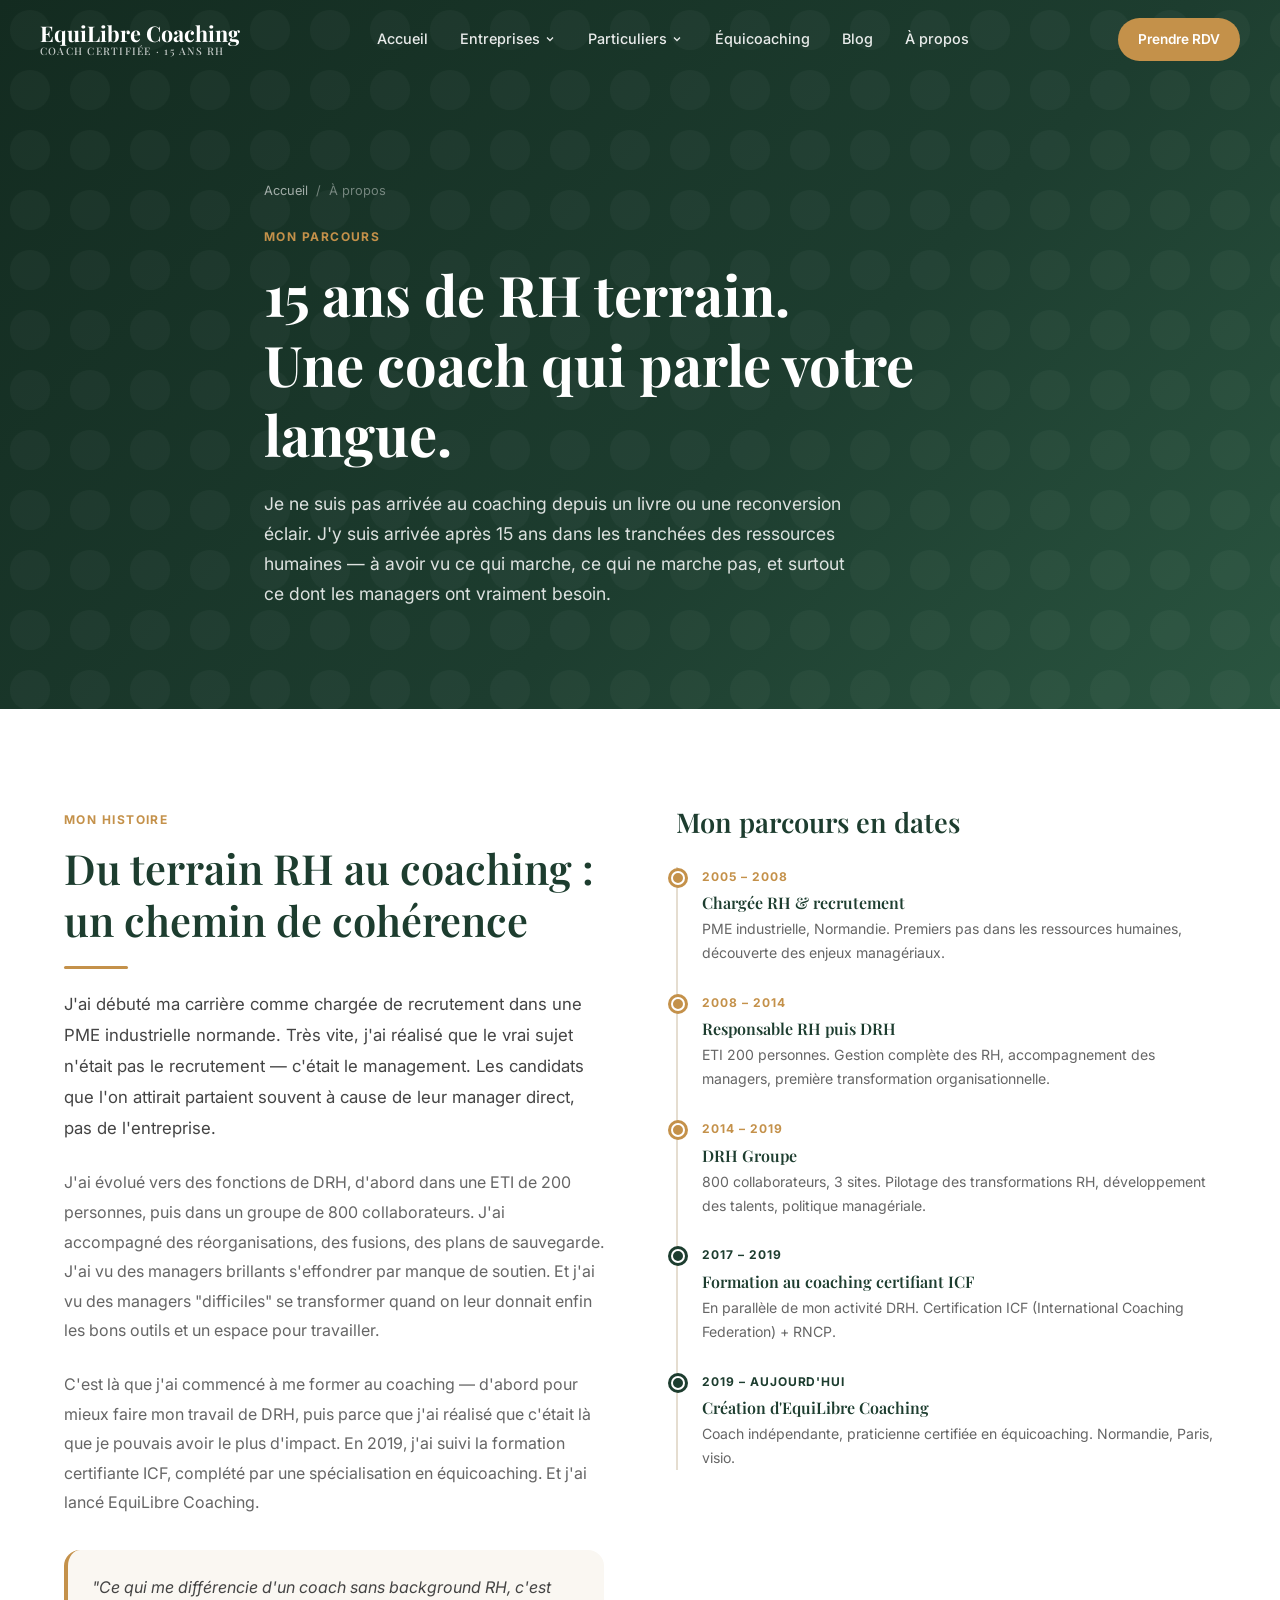
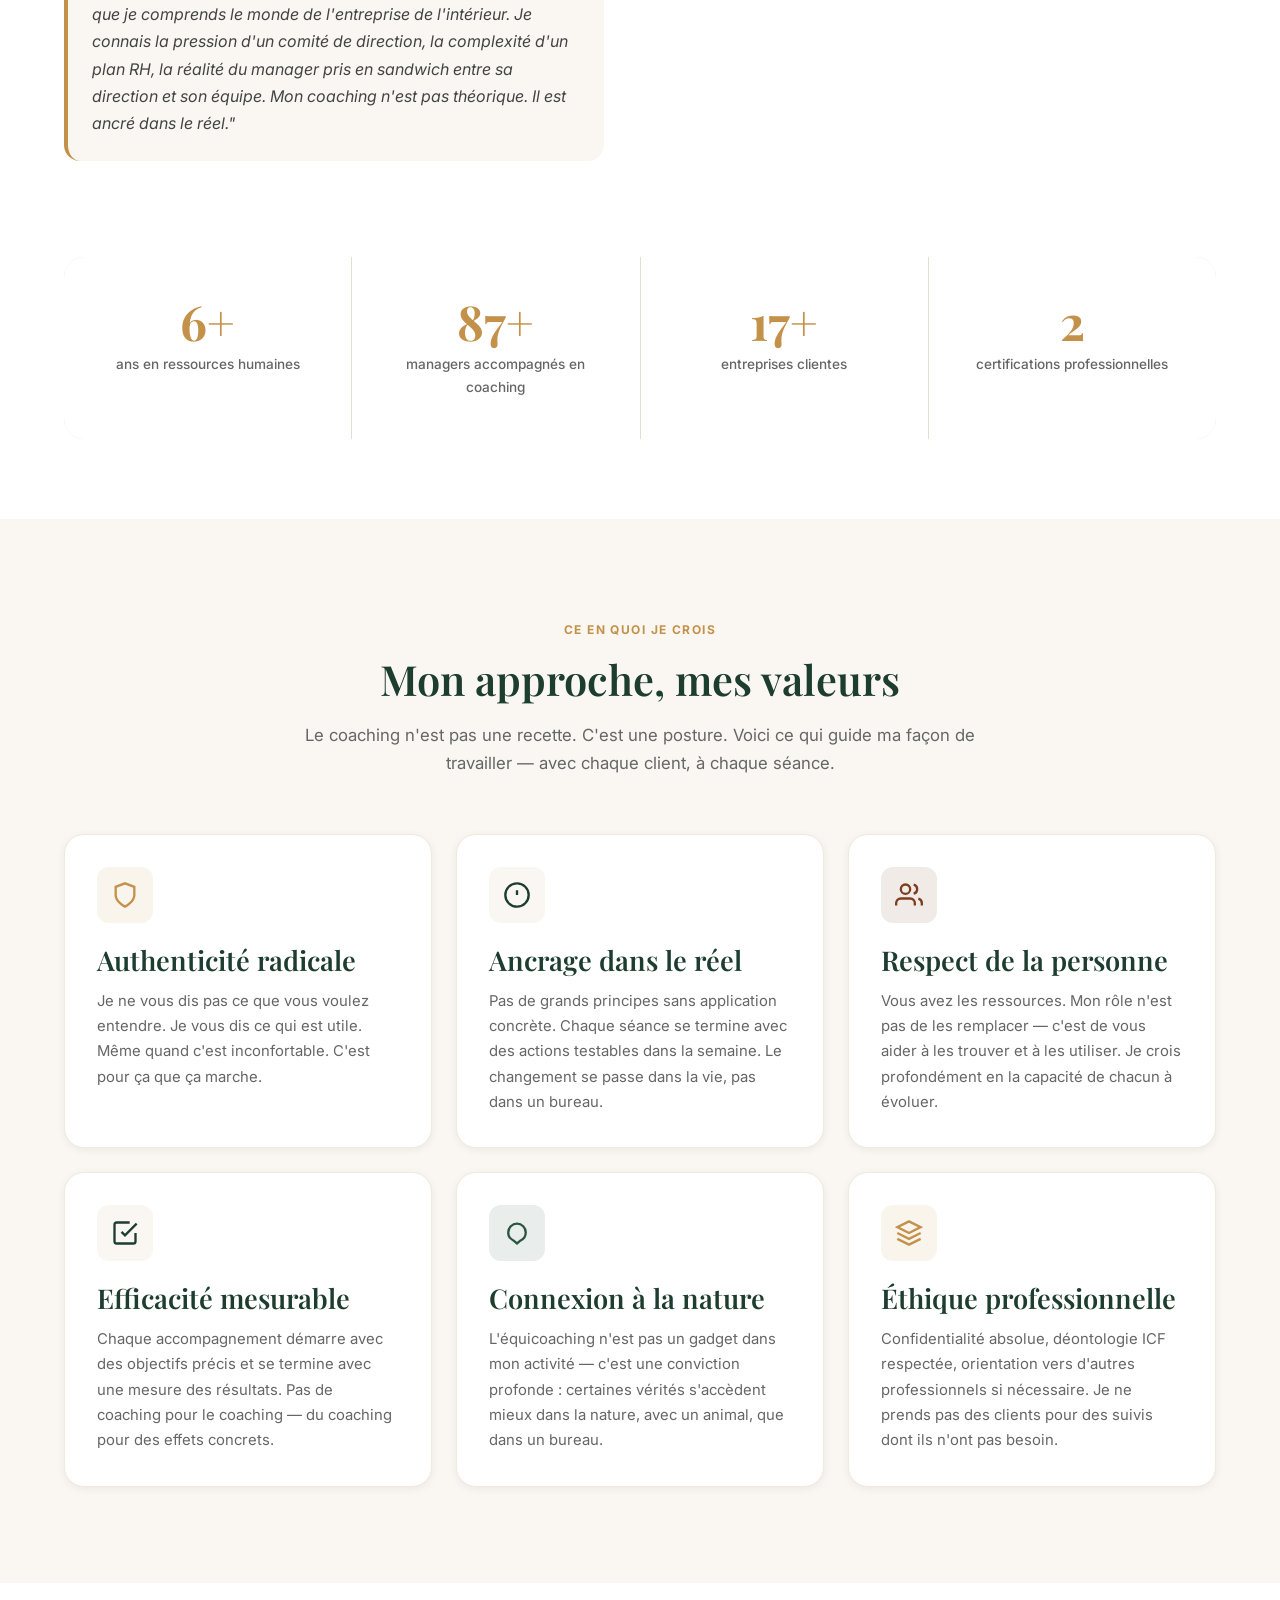
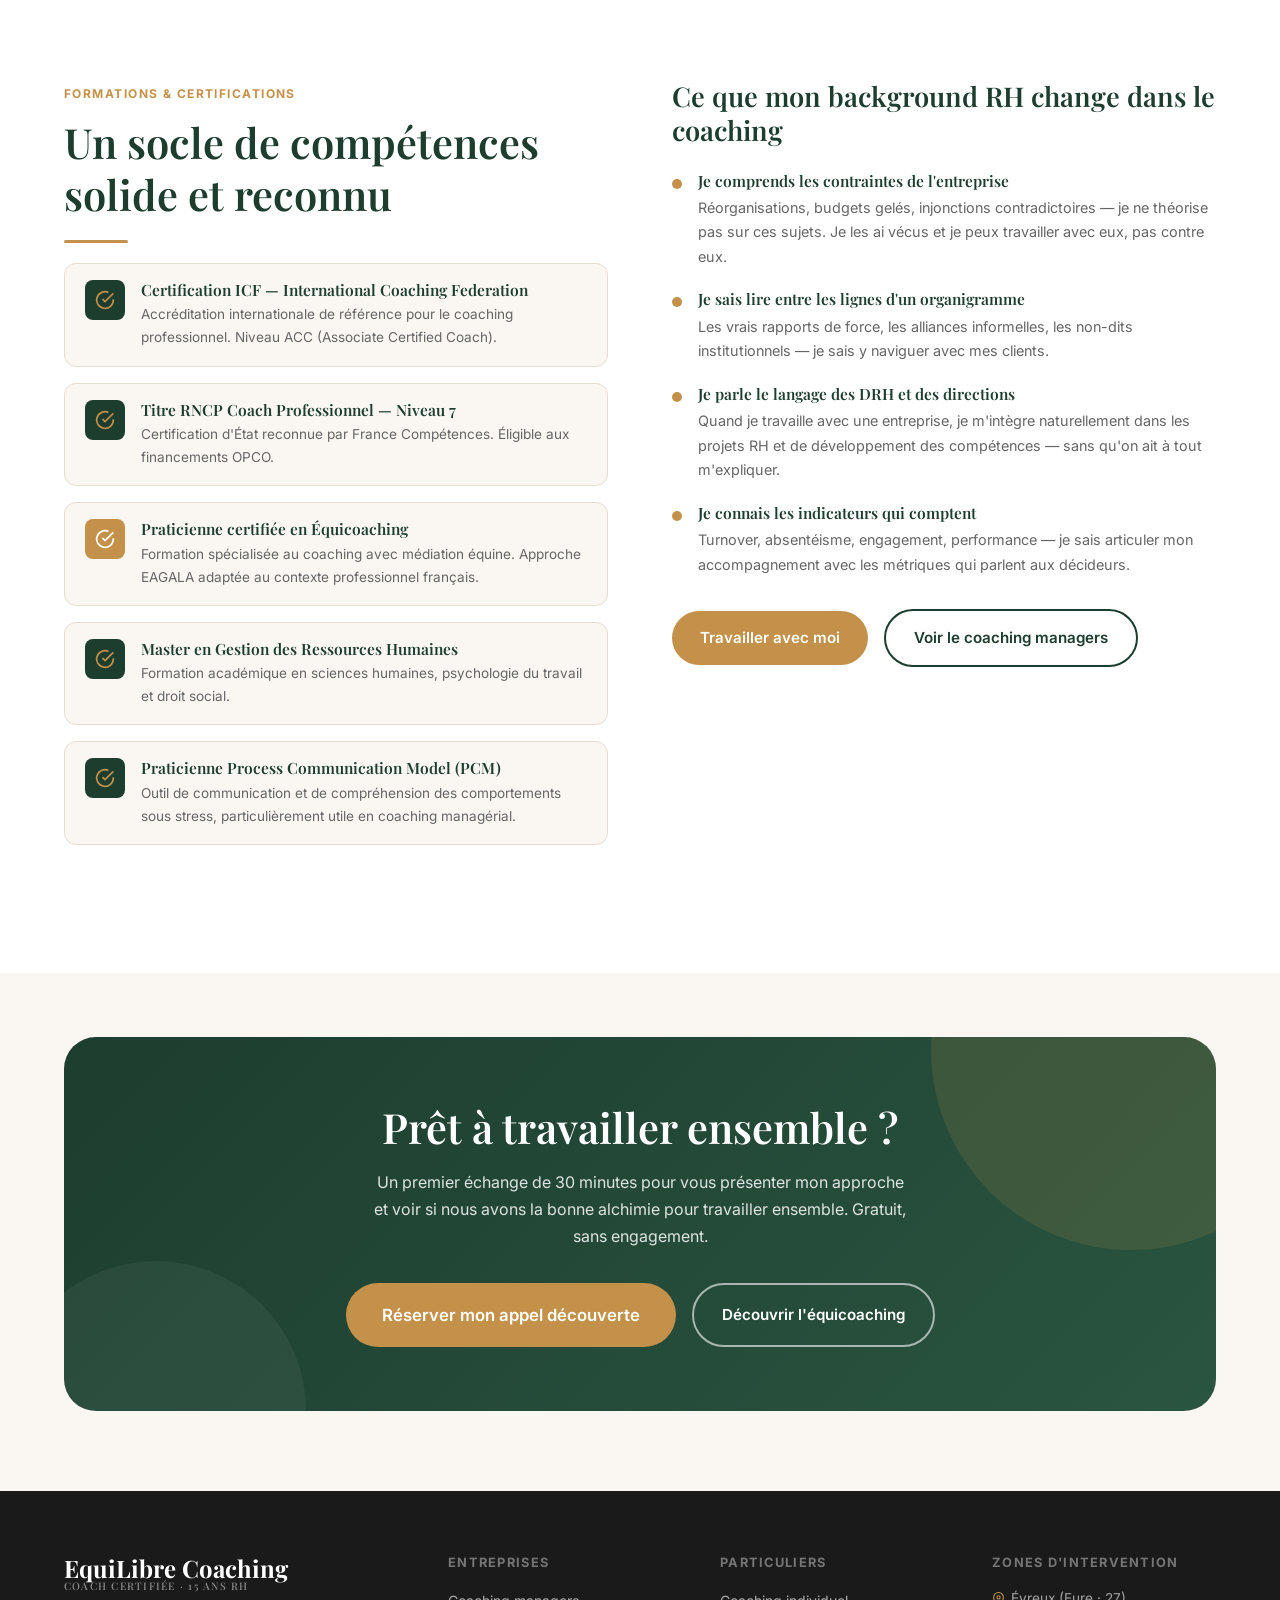
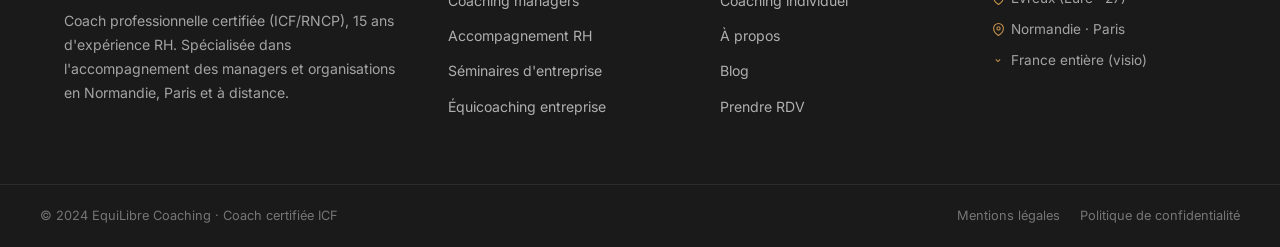
==== commit 8c498bd2: "Fix responsive mobile — ajout mobile.css sur toutes les pages" ====
--- a/a-propos.html
+++ b/a-propos.html
@@ -10,6 +10,7 @@
   <link rel="preconnect" href="https://fonts.googleapis.com" />
   <link rel="preconnect" href="https://fonts.gstatic.com" crossorigin />
   <link rel="stylesheet" href="css/style.css" />
+  <link rel="stylesheet" href="css/mobile.css" />
   <script type="application/ld+json">
   {
     "@context": "https://schema.org",
--- a/css/mobile.css
+++ b/css/mobile.css
@@ -0,0 +1,303 @@
+/* =============================================
+   EquiLibre Coaching — Mobile Overrides
+   Corrige tous les inline styles non-responsives
+   ============================================= */
+
+/* ---- Empêche le scroll horizontal global ---- */
+html, body {
+  overflow-x: hidden;
+  max-width: 100%;
+}
+
+/* ---- Images & médias fluides ---- */
+img, svg, video, iframe, embed {
+  max-width: 100%;
+}
+
+/* ---- Boutons : pas de dépassement ---- */
+.btn {
+  max-width: 100%;
+  word-break: break-word;
+  white-space: normal;
+  text-align: center;
+}
+
+/* ============================================
+   TABLETTE — max 1024px
+   ============================================ */
+@media (max-width: 1024px) {
+
+  /* Grids inline 3 et 4 colonnes → 2 colonnes */
+  [style*="grid-template-columns:repeat(3"],
+  [style*="grid-template-columns: repeat(3"],
+  [style*="grid-template-columns:repeat(4"],
+  [style*="grid-template-columns: repeat(4"] {
+    grid-template-columns: repeat(2, 1fr) !important;
+    gap: 20px !important;
+  }
+
+  /* Hero : gap réduit */
+  [style*="grid-template-columns:1fr 1fr"],
+  [style*="grid-template-columns: 1fr 1fr"] {
+    gap: 40px !important;
+  }
+
+}
+
+/* ============================================
+   MOBILE — max 768px
+   ============================================ */
+@media (max-width: 768px) {
+
+  /* ---- Reset paddings section ---- */
+  section[style*="padding"] {
+    padding-left: 20px !important;
+    padding-right: 20px !important;
+  }
+
+  /* ---- Toutes les grids inline → 1 colonne ---- */
+  [style*="grid-template-columns:1fr 1fr"],
+  [style*="grid-template-columns: 1fr 1fr"],
+  [style*="grid-template-columns:1fr 2fr"],
+  [style*="grid-template-columns: 1fr 2fr"],
+  [style*="grid-template-columns:2fr 1fr"],
+  [style*="grid-template-columns: 2fr 1fr"],
+  [style*="grid-template-columns:1.5fr 1fr"],
+  [style*="grid-template-columns: 1.5fr 1fr"],
+  [style*="grid-template-columns:repeat(2"],
+  [style*="grid-template-columns: repeat(2"],
+  [style*="grid-template-columns:repeat(3"],
+  [style*="grid-template-columns: repeat(3"],
+  [style*="grid-template-columns:repeat(4"],
+  [style*="grid-template-columns: repeat(4"] {
+    grid-template-columns: 1fr !important;
+    gap: 20px !important;
+  }
+
+  /* ---- Hero principal (index.html) ---- */
+  section[style*="min-height:100vh"],
+  section[style*="min-height: 100vh"] {
+    padding: 120px 20px 60px !important;
+    min-height: auto !important;
+  }
+
+  /* Panneau droit du hero → masqué sur mobile */
+  section[style*="min-height:100vh"] .container > div:last-child,
+  section[style*="min-height: 100vh"] .container > div:last-child {
+    display: none !important;
+  }
+
+  /* Container hero → 1 colonne */
+  section[style*="min-height:100vh"] .container,
+  section[style*="min-height: 100vh"] .container {
+    grid-template-columns: 1fr !important;
+    gap: 0 !important;
+  }
+
+  /* ---- Stats mini dans le hero ---- */
+  [style*="display:flex"][style*="gap:32px"],
+  [style*="display: flex"][style*="gap: 32px"] {
+    gap: 20px !important;
+    flex-wrap: wrap !important;
+  }
+
+  /* ---- Gap trop larges sur flex rows ---- */
+  [style*="gap:64px"] { gap: 24px !important; }
+  [style*="gap:72px"] { gap: 24px !important; }
+  [style*="gap:48px"] { gap: 20px !important; }
+
+  /* ---- Padding internes trop larges ---- */
+  [style*="padding:40px"] { padding: 24px !important; }
+  [style*="padding: 40px"] { padding: 24px !important; }
+  [style*="padding:48px"] { padding: 24px !important; }
+  [style*="padding: 48px"] { padding: 24px !important; }
+
+  /* ---- Boutons ---- */
+  .btn-lg {
+    padding: 14px 24px !important;
+    font-size: 0.95rem !important;
+  }
+
+  .btn-group {
+    flex-direction: column !important;
+    width: 100% !important;
+  }
+
+  .btn-group .btn {
+    width: 100% !important;
+    justify-content: center !important;
+  }
+
+  /* ---- CTA Banner ---- */
+  .cta-banner {
+    padding: 40px 20px !important;
+    border-radius: 16px !important;
+  }
+
+  .cta-banner .btn-group {
+    justify-content: center !important;
+  }
+
+  /* ---- Stats grid ---- */
+  .stats-grid {
+    grid-template-columns: 1fr 1fr !important;
+  }
+
+  /* ---- Page hero ---- */
+  .page-hero {
+    padding: 130px 20px 60px !important;
+  }
+
+  /* ---- Section header ---- */
+  .section-header h2 {
+    font-size: 1.5rem !important;
+  }
+
+  /* ---- Cards ---- */
+  .card {
+    padding: 24px !important;
+  }
+
+  /* ---- Timeline (a-propos) ---- */
+  [style*="position:relative;padding-left:24px"],
+  [style*="position: relative; padding-left: 24px"] {
+    padding-left: 20px !important;
+  }
+
+  /* ---- Process steps ---- */
+  .process-step { gap: 16px !important; }
+
+  /* ---- Formulaire ---- */
+  .form-row {
+    grid-template-columns: 1fr !important;
+  }
+
+  /* ---- Footer ---- */
+  .footer-main {
+    grid-template-columns: 1fr !important;
+    gap: 32px !important;
+    padding: 40px 20px !important;
+  }
+
+  /* ---- Articles blog ---- */
+  .article-content {
+    font-size: 0.97rem !important;
+  }
+
+  /* ---- Sections avec padding inline trop fort ---- */
+  section[style*="padding:0 24px"],
+  section[style*="padding: 0 24px"] {
+    padding-left: 20px !important;
+    padding-right: 20px !important;
+  }
+
+  /* ---- Feature grid ---- */
+  .feature-grid {
+    grid-template-columns: 1fr !important;
+  }
+
+  /* ---- Blog cards grid ---- */
+  .grid-3.blog-grid,
+  .grid-3 {
+    grid-template-columns: 1fr !important;
+  }
+
+  /* ---- Zones géo flex ---- */
+  .zones-grid {
+    gap: 8px !important;
+  }
+
+  /* ---- Navigation logo ---- */
+  .nav-logo-main {
+    font-size: 1.1rem !important;
+  }
+
+  /* ---- Navbar inner ---- */
+  .navbar-inner {
+    height: 68px !important;
+  }
+
+  /* ---- Mobile nav ---- */
+  .mobile-nav {
+    top: 68px !important;
+  }
+
+}
+
+/* ============================================
+   PETIT MOBILE — max 480px
+   ============================================ */
+@media (max-width: 480px) {
+
+  .stats-grid {
+    grid-template-columns: 1fr 1fr !important;
+  }
+
+  .stat-number {
+    font-size: 2rem !important;
+  }
+
+  h1 {
+    font-size: 1.75rem !important;
+    line-height: 1.2 !important;
+  }
+
+  h2 {
+    font-size: 1.4rem !important;
+  }
+
+  h3 {
+    font-size: 1.15rem !important;
+  }
+
+  /* Hero : label + titre ajustés */
+  .section-label {
+    font-size: 0.7rem !important;
+  }
+
+  /* Bouton full width sur très petit écran */
+  .btn {
+    width: 100% !important;
+    justify-content: center !important;
+  }
+
+  /* Padding global réduit */
+  .container {
+    padding-left: 16px !important;
+    padding-right: 16px !important;
+  }
+
+  /* Cards plus serrées */
+  .card {
+    padding: 20px !important;
+  }
+
+  .testimonial-card {
+    padding: 24px 20px !important;
+  }
+
+  /* Blog cards meta */
+  .blog-card-meta {
+    flex-wrap: wrap !important;
+    gap: 6px !important;
+  }
+
+  /* CTA banner */
+  .cta-banner {
+    padding: 32px 16px !important;
+    border-radius: 12px !important;
+  }
+
+  /* FAQ */
+  .faq-question {
+    padding: 16px !important;
+    font-size: 0.9rem !important;
+  }
+
+  /* Footer bottom */
+  .footer-legal {
+    flex-direction: column !important;
+    gap: 8px !important;
+  }
+
+}
